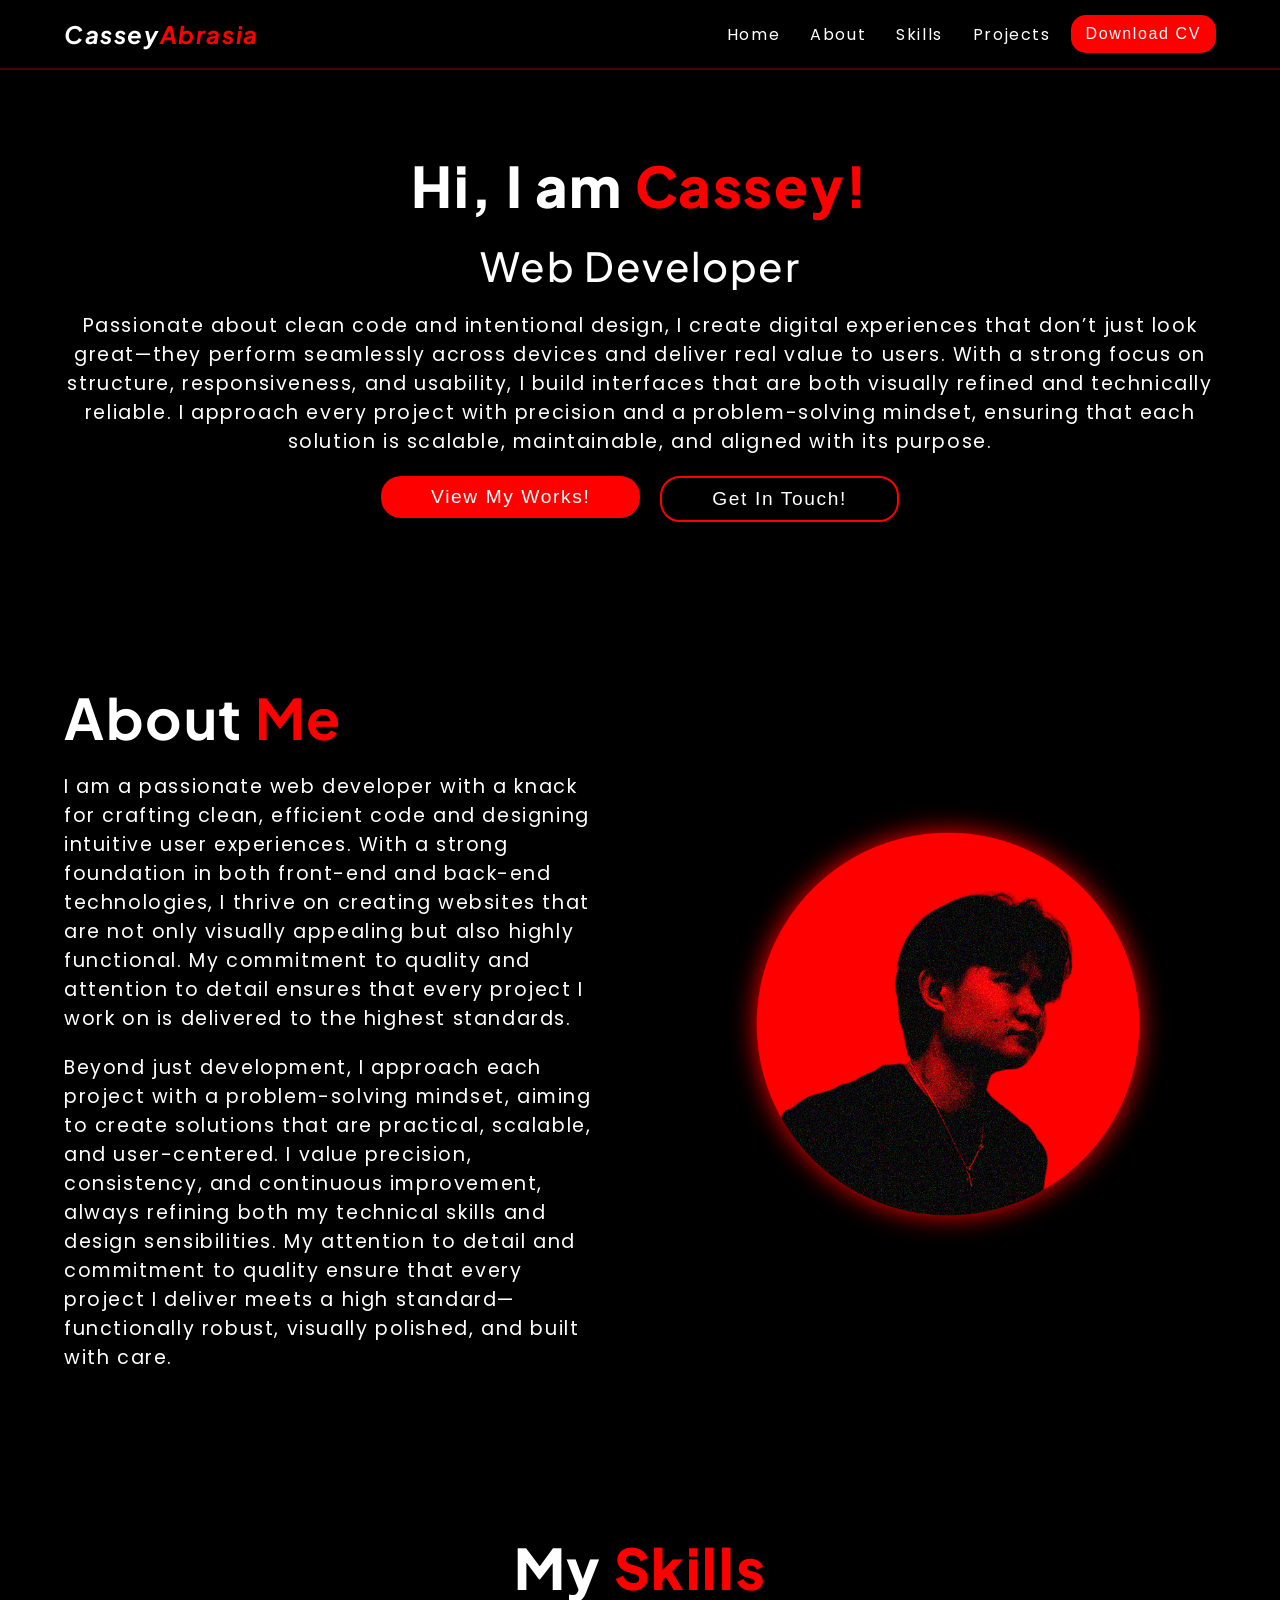
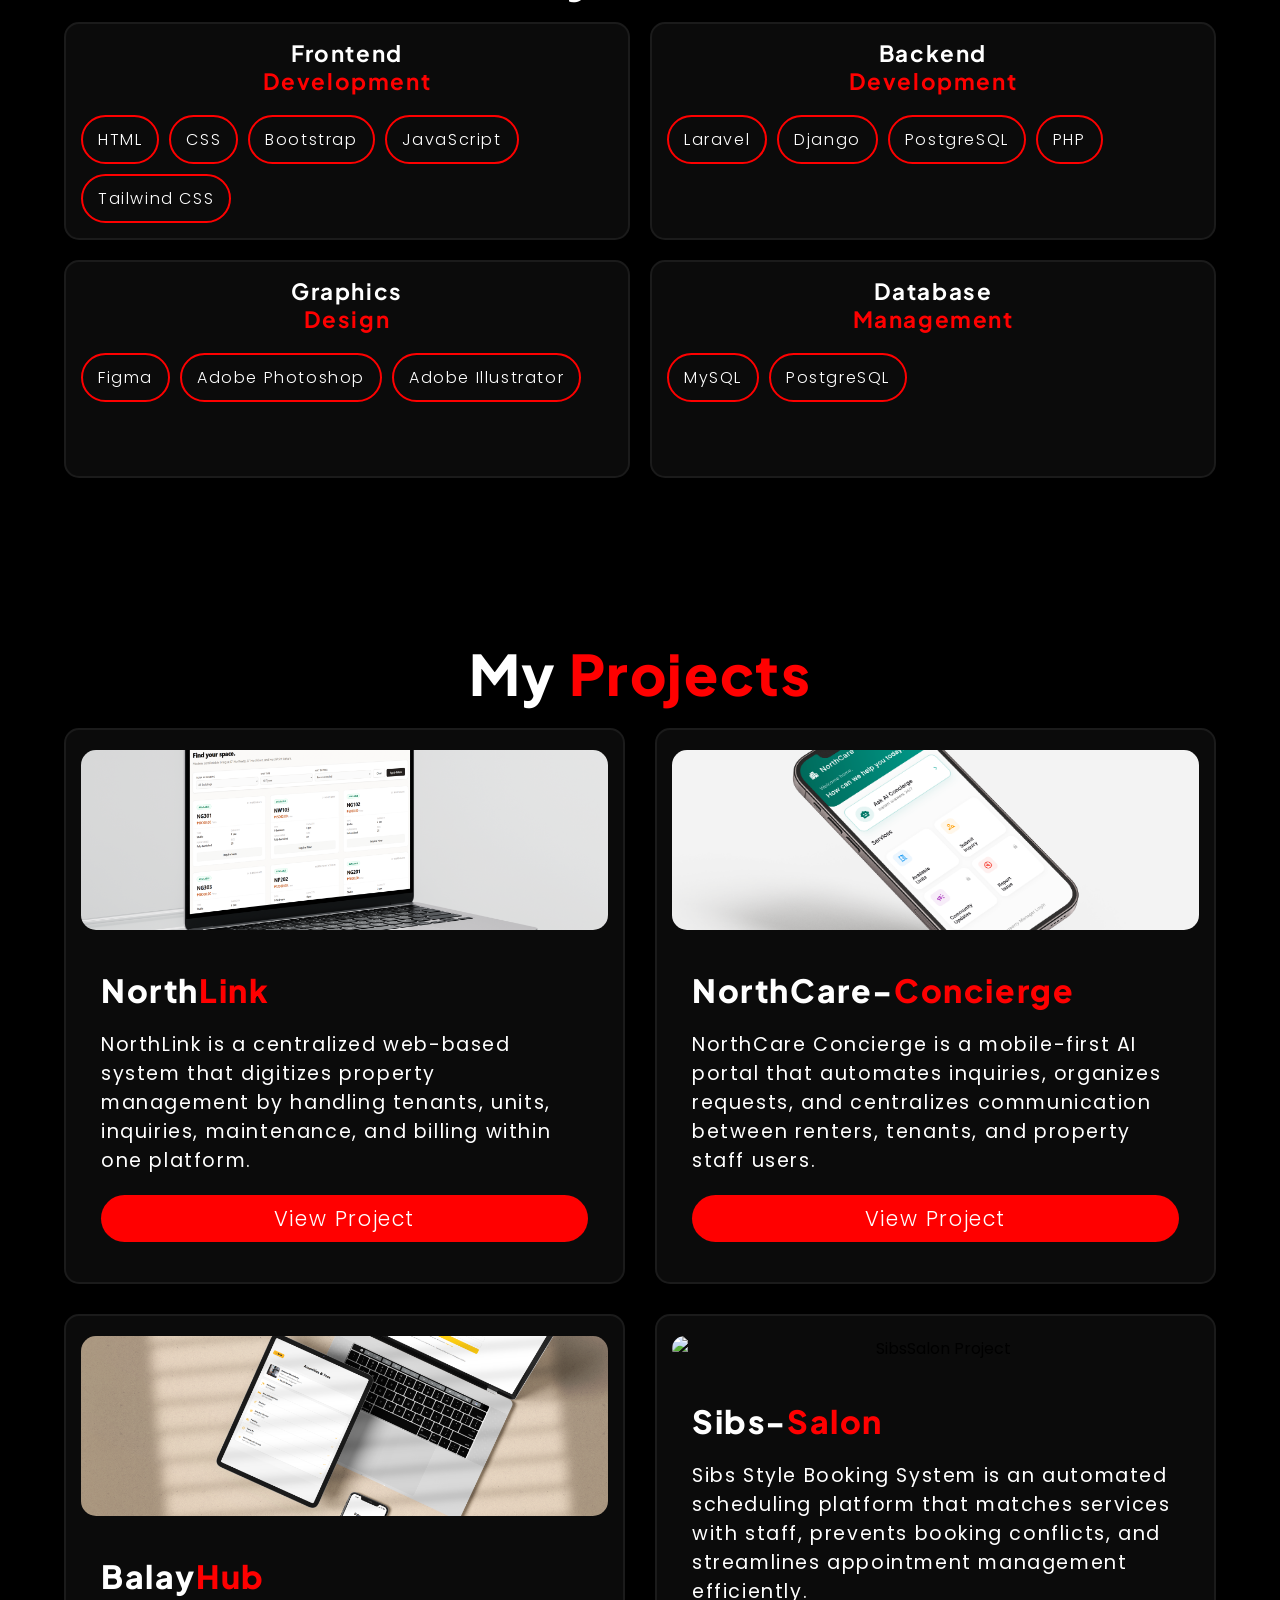
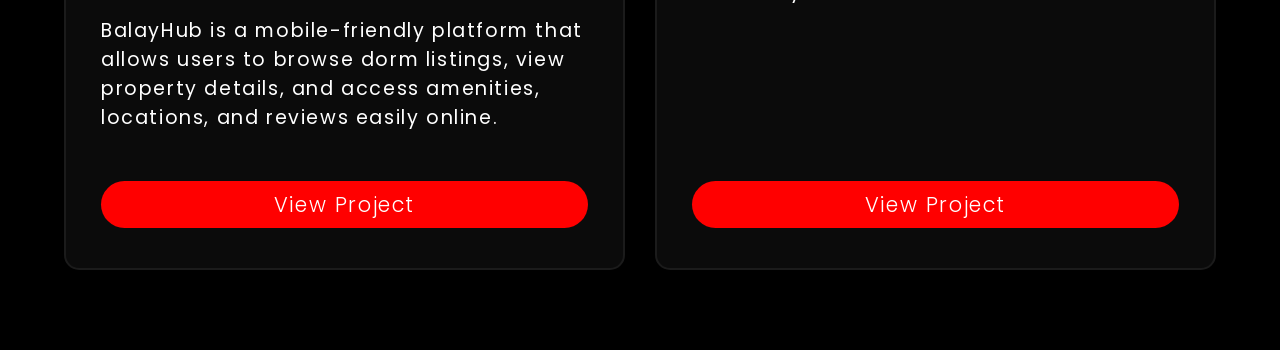
==== index.html @ fefd19a6 "Responsive Update" ====
<!DOCTYPE html>
<html>
<head>
  <meta http-equiv="CONTENT-TYPE" content="text/html; charset=UTF-8">
  <meta name="viewport" content="width=device-width, initial-scale=1.0">
  <link rel="stylesheet" href="styles.css">
  <title>Portfolio!</title>
</head>
<body>
  <header>
    <div class="logo-wrapper">
        <h1>Cassey<span class="logo">Abrasia</span></h1>
    </div>

    <input type="checkbox" id="menu-toggle" class="menu-toggle">
    <label for="menu-toggle" class="hamburger">
        <span></span>
        <span></span>
        <span></span>
    </label>

    <nav>
        <ul class="nav_links">
            <li><a href="#Home">Home</a></li>
            <li><a href="#About">About</a></li>
            <li><a href="#Skills">Skills</a></li>
            <li><a href="#Projects">Projects</a></li>
        </ul>
        <div class="button-wrapper">
            <button type="button">Download CV</button>
        </div>
    </nav>

  </header>
  <main>

    
    <section id="Home">
      <h1>Hi, I am <span>Cassey!</span></h1>
      <h2>Web Developer</h2>
      <p>
        Passionate about clean code and intentional design, I create digital experiences that don’t just look great—they perform seamlessly 
        across devices and deliver real value to users. With a strong focus on structure, responsiveness, and usability, I build interfaces 
        that are both visually refined and technically reliable. I approach every project with precision and a problem-solving mindset, ensuring 
        that each solution is scalable, maintainable, and aligned with its purpose.
      </p>
      <div class="btn_container">
        <a href="#Projects">
            <button type="button" class="button1">View My Works!</button>
        </a>
        <button type="button" class="button2">Get In Touch!</button>
      </div>
    </section>

    
    <section id="About">
      <div class="about-wrapper">
        <div class="aboutLeft-wrapper">
          <h1>About <span>Me</span></h1>
          <p>
            I am a passionate web developer with a knack for crafting clean, efficient code and designing intuitive user experiences. 
            With a strong foundation in both front-end and back-end technologies, I thrive on creating websites that are not only visually appealing but also highly functional. 
            My commitment to quality and attention to detail ensures that every project I work on is delivered to the highest standards.
          </p>
          <p>
            Beyond just development, I approach each project with a problem-solving mindset, aiming to create solutions that are practical, scalable, and user-centered. I value precision, 
            consistency, and continuous improvement, always refining both my technical skills and design sensibilities. My attention to detail and commitment to quality ensure that every 
            project I deliver meets a high standard—functionally robust, visually polished, and built with care.
          </p>
        </div>

        <div class="aboutRight-wrapper">
          <img src="images/Me.png" alt="Profile Picture">
        </div>
      </div>
    </section>

    <section id="Skills">
      <div class="skills-container">
        <h1>My <span>Skills</span></h1>

        <div class="display-skills">
          <div class="skills-column">
            <h2>Frontend <br><span>Development</span></h2>
           
            <div class="skills-tag">
              <div class="skill-box">HTML</div>
              <div class="skill-box">CSS</div>
              <div class="skill-box">Bootstrap</div>
              <div class="skill-box">JavaScript</div>
              <div class="skill-box">Tailwind CSS</div>
            </div>

          </div>

          <div class="skills-column">
            <h2>Backend <br><span>Development</span></h2>

            <div class="skills-tag">
              <div class="skill-box">Laravel</div>
              <div class="skill-box">Django</div>
              <div class="skill-box">PostgreSQL</div>
              <div class="skill-box">PHP</div>
            </div>

          </div>
          
          <div class="skills-column">
            <h2>Graphics <br><span>Design</span></h2>
            
            <div class="skills-tag">
              <div class="skill-box">Figma</div>
              <div class="skill-box">Adobe Photoshop</div>
              <div class="skill-box">Adobe Illustrator</div>
            </div>

          </div>

          <div class="skills-column">
            <h2>Database <br><span>Management</span></h2>
            
            <div class="skills-tag">
              <div class="skill-box">MySQL</div>
              <div class="skill-box">PostgreSQL</div>
            </div>

          </div>

        </div>
      </div>
    </section>

    <section id="Projects">
      <div class="project-container">
        <h1>My <span>Projects</span></h1>

        <div class="display-project">

          <div class="project-column">
            
            <div class="project-img">
                <img src="images/NorthLink.png" alt="NorthLink Project">
            </div>

            <div class="project-desc">
              <h2>North<span>Link</span></h2>
              <p>
                NorthLink is a centralized web-based system that digitizes property management by handling tenants, 
                units, inquiries, maintenance, and billing within one platform.
              </p>
              <a href="https://github.com/phlppdsqtd/NorthLink" target="_blank" class="link-button">
                View Project
              </a>
            </div>

          </div>

          <div class="project-column">

            <div class="project-img">
                <img src="images/NorthCare.png" alt="NorthCare Project">
            </div>

            <div class="project-desc">
              <h2>NorthCare-<span>Concierge</span></h2>
              <p>
                NorthCare Concierge is a mobile-first AI portal that automates inquiries, organizes requests, 
                and centralizes communication between renters, tenants, and property staff users.
              </p>
              <a href="https://github.com/phlppdsqtd/NorthCare-Concierge" target="_blank" class="link-button">
                View Project
              </a>
            </div>

          </div>

          <div class="project-column">
            <div class="project-img">
              <img src="images/BalayHub.png" alt="BalayHub Project">
            </div>

            <div class="project-desc">
              <h2>Balay<span>Hub</span></h2>
              <p>
                BalayHub is a mobile-friendly platform that allows users to browse dorm listings, view property 
                details, and access amenities, locations, and reviews easily online.
              </p>
              <a href="https://github.com/riccinicole/BalayHub/tree/main/BalayHub" target="_blank" class="link-button">
                View Project
              </a>
            </div>

          </div>

          <div class="project-column">
            <div class="project-img">
              <img src="images/SibsSalon.png" alt="SibsSalon Project">
            </div>

            <div class="project-desc">
              <h2>Sibs-<span>Salon</span></h2>
              <p>
                Sibs Style Booking System is an automated scheduling platform that matches services with staff, prevents booking conflicts, 
                and streamlines appointment management efficiently.
              </p>
              <a href="https://github.com/BlinkyPanoptes/Sibs-Style-Beauty-Lounge" target="_blank" class="link-button">
                View Project
              </a>
            </div>

          </div>

        </div>

      </div>
    </section>

  </main>
</body>
</html>
---- styles.css ----
@import url('https://fonts.googleapis.com/css2?family=Plus+Jakarta+Sans:ital,wght@0,700;0,800;1,700;1,800&family=Poppins:wght@400;500;700&display=swap');

/* Reset */
* {
    margin: 0;
    padding: 0;
    box-sizing: border-box;
}

html {
    scroll-behavior: smooth;
}

/* Global */

.nav_links a,
.project-img img,
.button-wrapper button,
.btn_container button,
.link-button {
    transition: all 0.3s ease;;
}

body {
    font-family: 'Poppins', sans-serif;
    background-color: black;
}

h1, h2 {
    font-family: 'Plus Jakarta Sans', sans-serif;
}

h1, h2, p {
    color: white;
    letter-spacing: 1.6px;
}

span {
    color: red;
}

section {
    padding: 80px 5%;
}

/* Shared Flex Column Layout */
#About,
#Skills,
#Projects,
.about-wrapper,
.aboutLeft-wrapper,
.skills-container,
.display-skills,
.skills-column,
.project-container,
.display-project,
.project-column,
.project-desc {
    display: flex;
    flex-direction: column;
}

/* Shared Letter Spacing */
h1, h2,
.project-desc p,
.project-desc a,
.skill-box,
.btn_container button {
    letter-spacing: 1.6px;
}

/* Header */
.logo-wrapper h1 {
    font-style: italic;
    font-size: 1.6rem;
}

header {
    display: flex;
    justify-content: space-between;
    align-items: center;
    padding: 1rem 5%;
    height: 70px;
    position: sticky;
    top: 0;
    background-color: black;
    z-index: 1000;
    border-bottom: 2px solid rgba(255, 0, 0, 0.3);
}

/* Hamburger */
.menu-toggle,
nav {
    display: none;
}

.hamburger {
    display: flex;
    flex-direction: column;
    gap: 5px;
    cursor: pointer;
}

.hamburger span {
    width: 25px;
    height: 3px;
    background: white;
    transition: 0.3s;
}

.menu-toggle:checked + .hamburger span:nth-child(1) {
    transform: translateY(8px) rotate(45deg);
}

.menu-toggle:checked + .hamburger span:nth-child(2) {
    opacity: 0;
}

.menu-toggle:checked + .hamburger span:nth-child(3) {
    transform: translateY(-8px) rotate(-45deg);
}

.menu-toggle:checked ~ nav {
    display: flex;
    flex-direction: column;
    position: absolute;
    top: 70px;
    left: 0;
    width: 100%;
    z-index: 999;
}

/* Nav */
nav {
    background-color: rgba(0, 0, 0, 0.5);
    padding-bottom: 20px;
    border-bottom: 1px solid red;
    box-shadow: 0 1px 10px red;
}

.nav_links {
    list-style: none;
}

.nav_links li {
    margin: 20px 0;
    text-align: center;
}

.nav_links a {
    color: white;
    text-decoration: none;
    font-size: 1.2rem;
    letter-spacing: 1.6px;
}

/* Buttons */
.button-wrapper {
    display: flex;
    justify-content: center;
}

.button-wrapper button {
    letter-spacing: 1.6px;
}

.button-wrapper button {
    font-size: 1.2rem;
    padding: 10px 15px;
    border-radius: 15px;
    border: none;
    color: white;
    background-color: red;
    cursor: pointer;
}

/* Home */
#Home {
    display: flex;
    flex-direction: column;
    align-items: center;
    text-align: center;
    gap: 20px;
}

#Home h1 {
    font-size: 2.5rem;
    font-weight: 800;
}

#Home h2 {
    font-size: 2rem;
    font-weight: 500;
}

.btn_container {
    display: flex;
    flex-direction: column;
    gap: 20px;
}

.btn_container button {
    font-size: 1.2rem;
    font-weight: 300;
    color: white;
    padding: 10px 50px;
    border-radius: 20px;
    cursor: pointer;
}

.button1 {
    background-color: red;
    border: none;
}

.button2 {
    background-color: black;
    border: 2px solid red;
}

/* About */
.about-wrapper {
    text-align: center;
    gap: 40px;
}

.aboutLeft-wrapper {
    gap: 20px;
}

.aboutRight-wrapper img {
    width: 100%;
    max-width: 100%;
    height: auto;
    display: block;
    margin: 0 auto;
}

/* Skills */
.skills-container {
    justify-content: center;
    align-items: center;
    gap: 20px;
}

.skills-container h1 {
    font-weight: 800;
}

.display-skills {
    gap: 20px;
}

.skills-column {
    text-align: center;
    gap: 20px;
    padding: 15px;
    border: 2.5px solid rgb(27, 27, 27);
    border-radius: 15px;
    background-color: rgb(11, 11, 11);
}

/* FIXED selector */
.skills-column h2 {
    color: white;
}

.skills-tag {
    display: flex;
    flex-wrap: wrap;
    gap: 10px;
}

.skill-box {
    color: white;
    font-weight: 300;
    text-align: left;
    padding: 10px 15px;
    border: 2px solid red;
    border-radius: 30px;
}

/* Projects */
.project-container {
    gap: 20px;
}

.project-container h1 {
    font-weight: 800;
    text-align: center;
}

.display-project {
    gap: 20px;
}

.project-column {
    text-align: center;
    gap: 20px;
    padding: 20px 15px;
    border: 2.5px solid rgb(27, 27, 27);
    border-radius: 15px;
    background-color: rgb(11, 11, 11);
}

.project-img {
    display: flex;
    justify-content: center;
    align-items: center;
    overflow: hidden;
    border-radius: 15px;
    max-height: 180px;
}

.project-img img {
    width: 100%;
    height: auto;
}

.project-desc {
    gap: 20px;
}

.project-desc h2 {
    font-size: 2rem;
    font-weight: 800;
    text-align: left;
}

.project-desc p {
    font-size: 1.2rem;
    text-align: left;
}

.link-button {
    display: block;
    width: 100%;
    background-color: red;
    border: none;
    padding: 8px 0;
    border-radius: 25px;
}

.project-desc a {
    font-weight: 300;
    color: white;
    font-size: 1.3rem;
    text-decoration: none;
}

/* Responsive Layout */
@media (min-width: 768px) {

    /* Header */

    .logo-wrapper h1 {
        font-size: 1.5rem;
    }

    .hamburger {
        display: none;
    }

    nav {
        display: flex;
        position: static;
        flex-direction: row;
        align-items: center;
        background: none;
        box-shadow: none;
        border: none;
        padding: 0;
    }

    .nav_links {
        display: flex;
        gap: 30px;
    }

    .nav_links li {
        margin: 0;
    }

    .nav_links li a {
        font-size: 1rem;
    }

    .button-wrapper {
        margin-left: 20px;
    }

    .button-wrapper button {
        font-size: 1rem;
    }

    /* Home Styling */

    #Home h1,
    #About h1,
    #Skills h1,
    #Projects h1 {
        font-size: 3.5rem;
    }

    #Home h2 {
        font-size: 2.5rem;
    }

    #Home p,
    #About p {
        font-size: 1.2rem;
    }

    .btn_container {
        display: flex;
        flex-direction: row;
    }

    .btn_container button {
        font-size: 1.2rem;
    }

    /* Skills Styling */
    .display-skills {
        display: grid;
        grid-template-columns: repeat(2, 1fr);
        grid-template-rows: repeat(2, 1fr);
        gap: 20px;
        height: 500px;
    }

    .skills-column h2 {
        font-size: 1.4rem;
    }

    .skill-box {
        font-size: 1rem;
    }

    /* Projects Styling */
    .display-project {
        display: grid;
        grid-template-columns: repeat(2, 1fr);
        grid-template-rows: repeat(2, 1fr);
        gap: 20px;
        height: 500px;
    }

    .project-column {
        display: flex;
        flex-direction: column;
    }

    .project-desc {
        display: flex;
        flex-direction: column;
        padding: 20px;
        flex-grow: 1; 
    }

    .link-button {
        display: flex;
        justify-content: center;
        align-items: center;
        margin-top: auto;
    }
}

@media (min-width: 1024px) {

    .aboutRight-wrapper img {
        max-width: 450px; 
    }

    #Home, #About, #Skills, #Projects {
        max-width: 1400px;
        margin: 0 auto; 
    }

    .about-wrapper {
        flex-direction: row;
        text-align: left;
        align-items: center;
        gap: 80px;
    }

    .aboutLeft-wrapper {
        flex: 1;
    }

    .aboutRight-wrapper {
        flex: 1;
    }

    .display-project {
        grid-template-columns: repeat(2, 1fr);
        height: auto;
        gap: 30px;
    }

    .display-skills {
        grid-template-columns: repeat(2, 1fr);
        grid-template-rows: repeat(2, 1fr);
        height: auto;
    }

}

@media (min-width: 1440px) {

    .logo-wrapper h1 {
        font-size: 1.8rem;
    }

    #Home h1 {
        font-size: 4.5rem;
    }

    #Home p {
        font-size: 1.4rem;
    }

    .nav_links a {
        font-size: 1.2rem;
        padding-right: 15px;
    }

    .btn_container {
        gap: 60px;
    }

    .btn_container button {
        font-size: 1.4rem;
        padding: 10px 40px;
    }
    
    .display-skills {
        display: flex;              
        flex-direction: row;        
        justify-content: center;
        gap: 30px;
        height: 350px;              
    }

    .skills-column {
        flex: 1;                    
        height: 100%;               
        display: flex;
        flex-direction: column;
        padding: 25px 20px;
    }

    .skills-column h2 {
        font-size: 1.4rem;
        padding-bottom: 20px;
        text-align: center;         
    }

    .skills-tag {
        display: flex;
        flex-wrap: wrap;
        gap: 10px;
    }

    .skill-box {
        font-size: 0.9rem;
        padding: 8px 12px;
    }
    .display-project {
        display: flex;             
        flex-direction: row;       
        justify-content: center;   
        gap: 30px;
        height: 580px; 
    }

    .project-column {
        flex: 1;
        max-width: 400px;
        height: 100%; 
        display: flex;
        flex-direction: column;
    }

    .project-img {
        height: 200px; 
        width: 100%;
        overflow: hidden;
        border-radius: 15px;
        flex-shrink: 0; 
    }

    .project-img img {
        width: 100%;
        height: 100%;
        object-fit: cover;
    }

    .project-desc {
        flex-grow: 1;
        display: flex;
        flex-direction: column;
        padding: 20px 0;
    }

    .project-desc h2 {
        font-size: 1.5rem;
    }

    .project-desc p {
        font-size: 0.9rem;
    }

    .project-desc a {
        font-size: 1.1rem;
    }

    .link-button {
        margin-top: auto;
    }

    /* Hover effects */

    .nav_links a {
        display: inline-block;
        transition: transform 0.3s ease;
    }

    .nav_links a:hover {
        color: red;
        transform: scale(1.1);
    }

    .button-wrapper button:hover,
    .btn_container button:hover,
    .link-button:hover {
        transform: scale(1.1);
    }

    .project-img img:hover {
        transform: scale(1.08);
    }
}
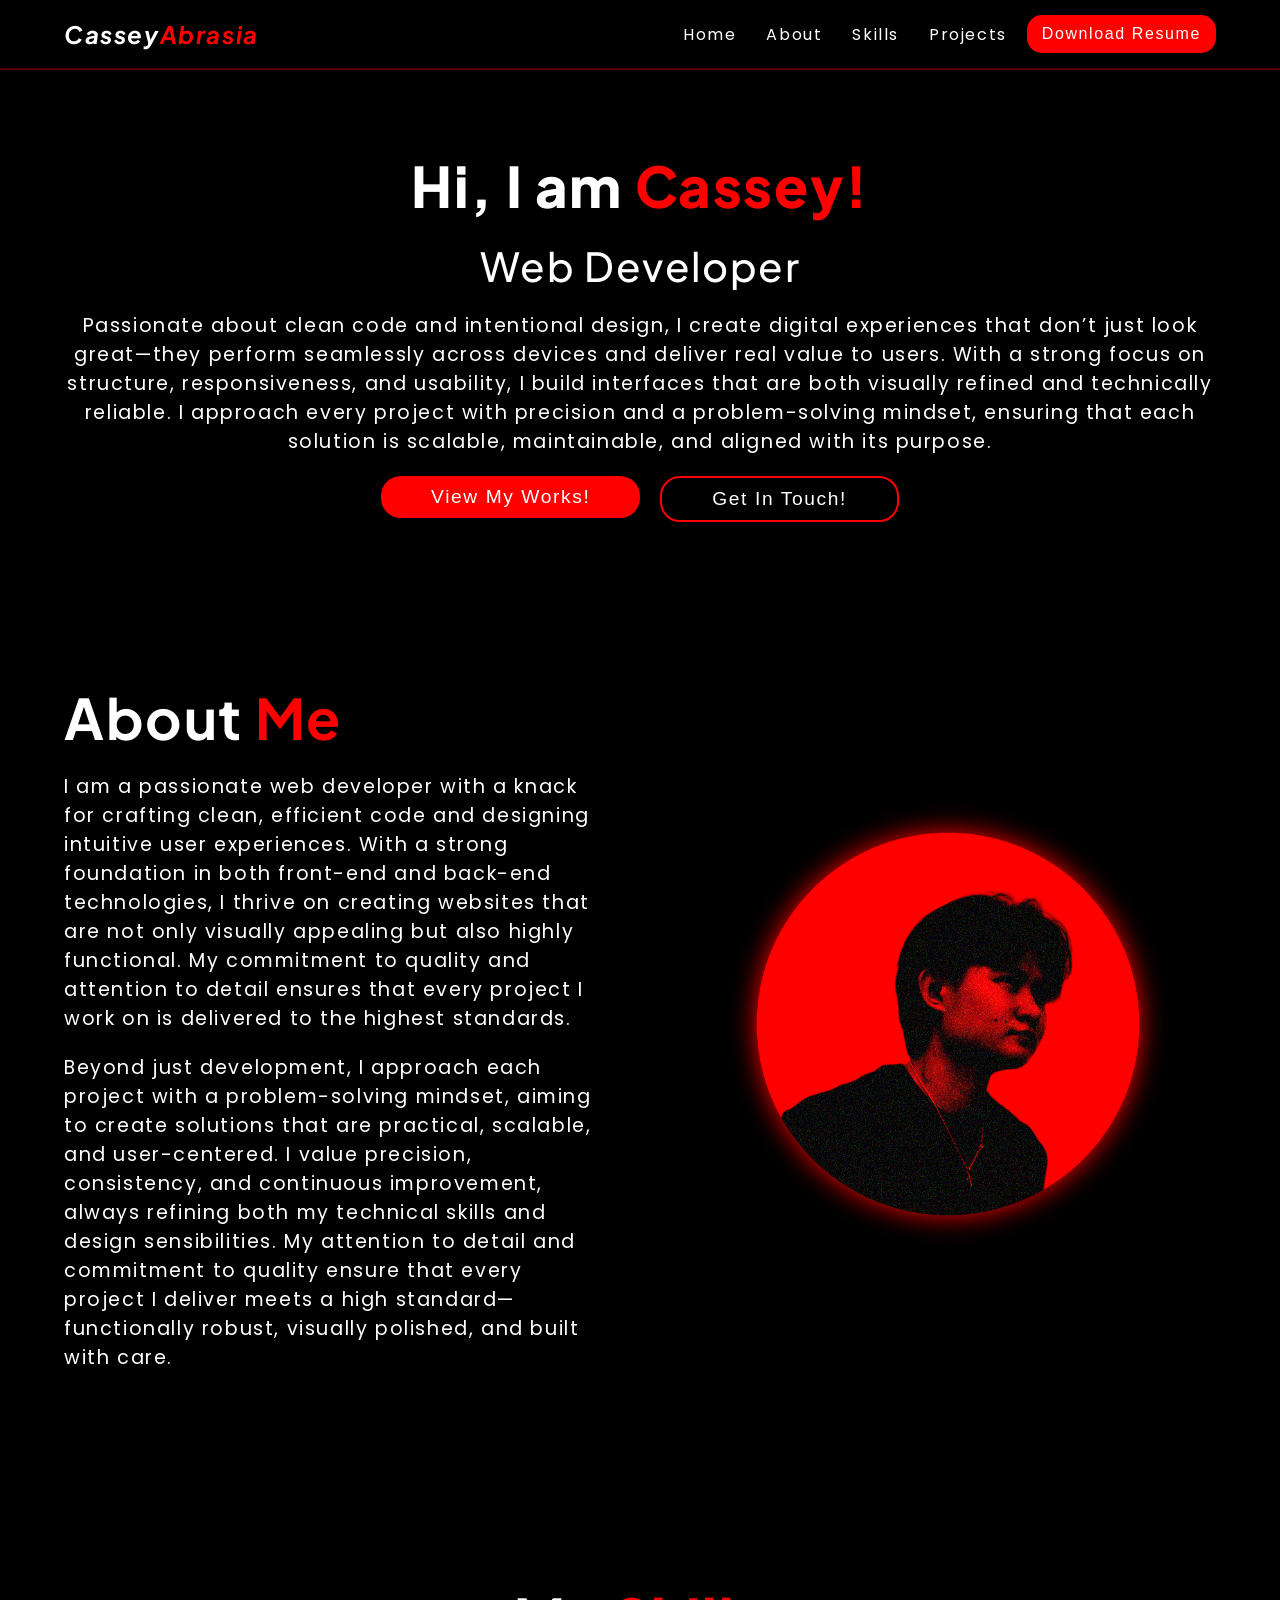
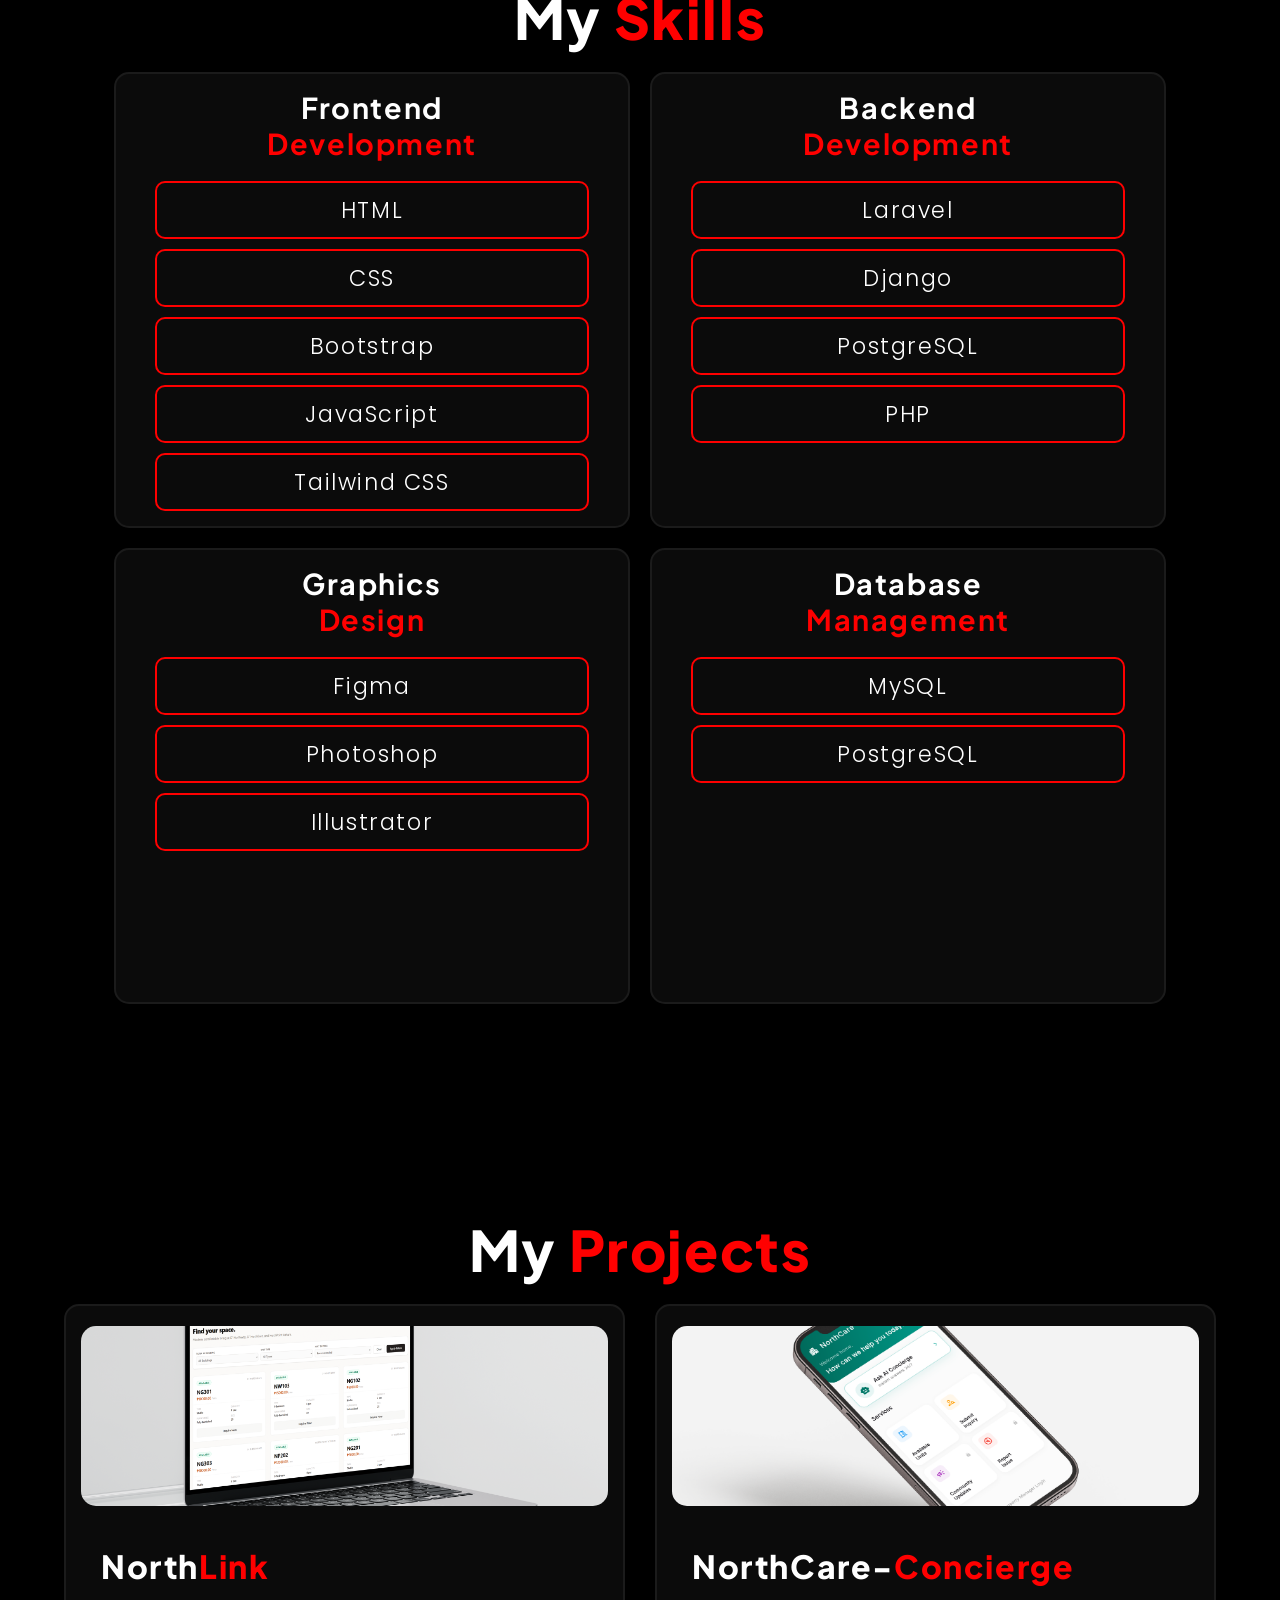
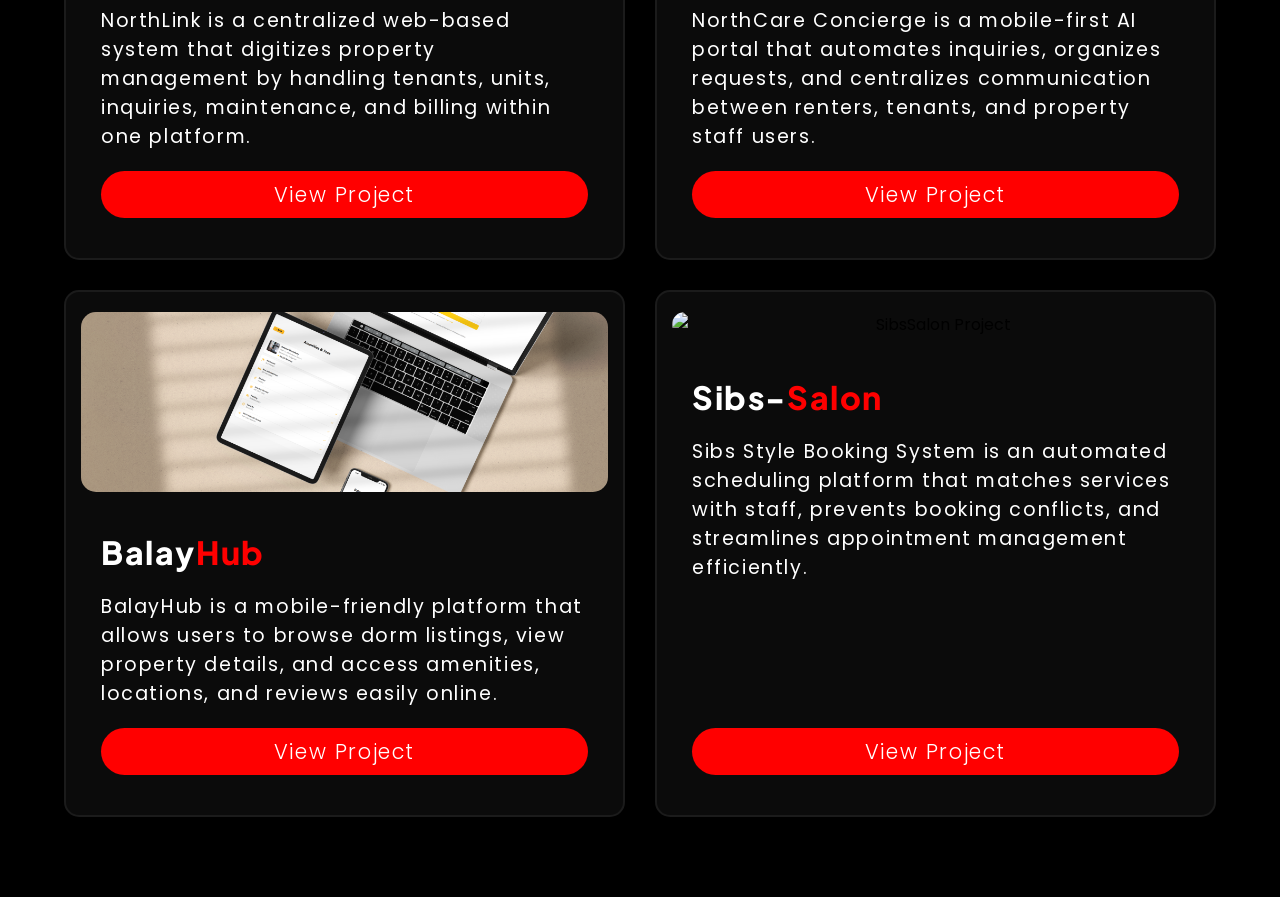
==== commit 810b06fd: "Revised CSS and Open Modal Implementation" ====
--- a/index.html
+++ b/index.html
@@ -4,6 +4,7 @@
   <meta http-equiv="CONTENT-TYPE" content="text/html; charset=UTF-8">
   <meta name="viewport" content="width=device-width, initial-scale=1.0">
   <link rel="stylesheet" href="styles.css">
+  <link rel="stylesheet" href="script.js">
   <title>Portfolio!</title>
 </head>
 <body>
@@ -27,7 +28,7 @@
             <li><a href="#Projects">Projects</a></li>
         </ul>
         <div class="button-wrapper">
-            <button type="button">Download CV</button>
+            <button type="button">Download Resume</button>
         </div>
     </nav>
 
@@ -50,6 +51,38 @@
         </a>
         <button type="button" class="button2">Get In Touch!</button>
       </div>
+
+      <div class="modal" id="modal">
+          <div class="modal-inner">
+              <span class="close-btn">&times;</span>
+              <h2>Get in <span>Touch</span></h2>
+              <p>I am looking forward to hearing from you!</p>
+
+              <form id="contactForm">
+                  <div class="form-group">
+                      <input type="text" id="name" name="name" placeholder=" " required>
+                      <label for="name">Name</label>
+                  </div>
+
+                  <div class="form-group">
+                      <input type="email" id="email" name="email" placeholder=" " required>
+                      <label for="email">Email</label>
+                  </div>
+
+                  <div class="form-group">
+                      <input type="tel" id="phone" name="phone" placeholder=" " pattern="[0-9]{11}" maxlength="11" minlength="11" required>
+                      <label for="phone">Phone Number</label>
+                  </div>
+
+                  <div class="form-group">
+                      <textarea id="message" name="message" rows="5" placeholder=" " required></textarea>
+                      <label for="message">Message</label>
+                  </div>
+
+                  <input type="submit" value="Send" class="submit-btn">
+              </form>
+          </div>
+      </div>
     </section>
 
     
@@ -110,8 +143,8 @@
             
             <div class="skills-tag">
               <div class="skill-box">Figma</div>
-              <div class="skill-box">Adobe Photoshop</div>
-              <div class="skill-box">Adobe Illustrator</div>
+              <div class="skill-box">Photoshop</div>
+              <div class="skill-box">Illustrator</div>
             </div>
 
           </div>
@@ -216,5 +249,8 @@
     </section>
 
   </main>
+
+  <script src="script.js"></script>
+
 </body>
 </html>
--- a/styles.css
+++ b/styles.css
@@ -11,14 +11,13 @@
     scroll-behavior: smooth;
 }
 
-/* Global */
-
+/* Global Transitions */
 .nav_links a,
 .project-img img,
 .button-wrapper button,
 .btn_container button,
 .link-button {
-    transition: all 0.3s ease;;
+    transition: all 0.3s ease;
 }
 
 body {
@@ -60,20 +59,7 @@
     flex-direction: column;
 }
 
-/* Shared Letter Spacing */
-h1, h2,
-.project-desc p,
-.project-desc a,
-.skill-box,
-.btn_container button {
-    letter-spacing: 1.6px;
-}
-
 /* Header */
-.logo-wrapper h1 {
-    font-style: italic;
-    font-size: 1.6rem;
-}
 
 header {
     display: flex;
@@ -88,9 +74,15 @@
     border-bottom: 2px solid rgba(255, 0, 0, 0.3);
 }
 
+.logo-wrapper h1 {
+    font-style: italic;
+    font-size: 1.6rem;
+}
+
 /* Hamburger */
-.menu-toggle,
-nav {
+
+/* Removed from tab order */
+.menu-toggle {
     display: none;
 }
 
@@ -106,6 +98,7 @@
     height: 3px;
     background: white;
     transition: 0.3s;
+    color: white; 
 }
 
 .menu-toggle:checked + .hamburger span:nth-child(1) {
@@ -131,8 +124,10 @@
 }
 
 /* Nav */
+
 nav {
-    background-color: rgba(0, 0, 0, 0.5);
+    display: none;
+    background-color: rgba(0, 0, 0, 0.95);
     padding-bottom: 20px;
     border-bottom: 1px solid red;
     box-shadow: 0 1px 10px red;
@@ -155,13 +150,10 @@
 }
 
 /* Buttons */
+
 .button-wrapper {
     display: flex;
     justify-content: center;
-}
-
-.button-wrapper button {
-    letter-spacing: 1.6px;
 }
 
 .button-wrapper button {
@@ -172,9 +164,127 @@
     color: white;
     background-color: red;
     cursor: pointer;
+    letter-spacing: 1.6px;
+}
+
+/* Modal Overlay */
+.modal {
+    display: none; 
+    position: fixed;
+    top: 0;
+    left: 0;
+    width: 100%;
+    height: 100%;
+    background-color: rgba(0, 0, 0, 0.9);
+    backdrop-filter: blur(8px);
+    z-index: 9999;
+    justify-content: center;
+    align-items: center;
+}
+
+.modal-inner {
+    position: relative;
+    background-color: #0b0b0b; 
+    padding: 20px 40px;
+    border-radius: 20px;
+    border: 2px solid #1b1b1b;
+    width: 90%;
+    max-width: 500px;
+    box-shadow: 0 0 30px rgba(255, 0, 0, 0.1);
+    gap: 10px;
+}
+
+.modal-inner p {
+    padding: 20px 0;
+}
+
+.close-btn {
+    position: absolute;
+    top: 20px;
+    right: 25px;
+    font-size: 2.5rem;
+    color: white;
+    cursor: pointer;
+    line-height: 1;
+    transition: 0.3s;
+}
+
+.close-btn:hover {
+    color: red;
+}
+
+
+.form-group {
+    position: relative;
+    margin-bottom: 25px;
+    width: 100%;
+}
+
+.form-group input, 
+.form-group textarea {
+    width: 100%;
+    padding: 15px;
+    background: transparent;
+    border: 1.5px solid #282828;
+    border-radius: 8px;
+    color: white;
+    font-family: inherit;
+    font-size: 1rem;
+    outline: none;
+    transition: all 0.3s ease;
+}
+
+.form-group label {
+    position: absolute;
+    left: 12px;
+    top: 15px;
+    color: #666;
+    pointer-events: none; 
+    transition: all 0.3s ease;
+    background-color: #0b0b0b; 
+    padding: 0 8px;
+}
+
+
+.form-group input:focus ~ label,
+.form-group input:not(:placeholder-shown) ~ label,
+.form-group textarea:focus ~ label,
+.form-group textarea:not(:placeholder-shown) ~ label {
+    top: -10px;
+    left: 12px;
+    font-size: 0.85rem;
+    color: red;
+    font-weight: 700;
+}
+
+.form-group input:focus, 
+.form-group textarea:focus {
+    border-color: red;
+}
+
+/* Submit Button */
+.submit-btn {
+    width: 100%;
+    padding: 15px;
+    background-color: red;
+    color: white;
+    border: none;
+    border-radius: 8px;
+    font-weight: 800;
+    text-transform: uppercase;
+    letter-spacing: 1.5px;
+    cursor: pointer;
+    transition: 0.3s ease;
+}
+
+.submit-btn:hover {
+    background-color: white;
+    color: black;
+    transform: translateY(-2px);
 }
 
 /* Home */
+
 #Home {
     display: flex;
     flex-direction: column;
@@ -206,6 +316,7 @@
     padding: 10px 50px;
     border-radius: 20px;
     cursor: pointer;
+    letter-spacing: 1.6px;
 }
 
 .button1 {
@@ -219,6 +330,7 @@
 }
 
 /* About */
+
 .about-wrapper {
     text-align: center;
     gap: 40px;
@@ -237,7 +349,9 @@
 }
 
 /* Skills */
+
 .skills-container {
+    padding: 50px;
     justify-content: center;
     align-items: center;
     gap: 20px;
@@ -249,38 +363,49 @@
 
 .display-skills {
     gap: 20px;
+    width: 100%;
 }
 
 .skills-column {
     text-align: center;
+    align-items: center;
     gap: 20px;
     padding: 15px;
     border: 2.5px solid rgb(27, 27, 27);
     border-radius: 15px;
     background-color: rgb(11, 11, 11);
-}
-
-/* FIXED selector */
+    width: 100%;
+    box-sizing: border-box;
+}
+
 .skills-column h2 {
     color: white;
 }
 
 .skills-tag {
     display: flex;
-    flex-wrap: wrap;
+    flex-direction: column;
     gap: 10px;
+    width: 100%;
+    align-items: center;
 }
 
 .skill-box {
     color: white;
     font-weight: 300;
-    text-align: left;
-    padding: 10px 15px;
+    text-align: center;
+    padding: 10px;
     border: 2px solid red;
-    border-radius: 30px;
+    border-radius: 10px;
+    width: 90%;
+    max-width: 800px;
+    box-sizing: border-box;
+    display: block;
+    letter-spacing: 1.6px;
 }
 
 /* Projects */
+
 .project-container {
     gap: 20px;
 }
@@ -325,11 +450,13 @@
     font-size: 2rem;
     font-weight: 800;
     text-align: left;
+    letter-spacing: 1.6px;
 }
 
 .project-desc p {
     font-size: 1.2rem;
     text-align: left;
+    letter-spacing: 1.6px;
 }
 
 .link-button {
@@ -339,6 +466,7 @@
     border: none;
     padding: 8px 0;
     border-radius: 25px;
+    letter-spacing: 1.6px;
 }
 
 .project-desc a {
@@ -348,10 +476,9 @@
     text-decoration: none;
 }
 
-/* Responsive Layout */
+/* Responsive: Tablet (768px+) */
+
 @media (min-width: 768px) {
-
-    /* Header */
 
     .logo-wrapper h1 {
         font-size: 1.5rem;
@@ -393,8 +520,6 @@
         font-size: 1rem;
     }
 
-    /* Home Styling */
-
     #Home h1,
     #About h1,
     #Skills h1,
@@ -412,7 +537,6 @@
     }
 
     .btn_container {
-        display: flex;
         flex-direction: row;
     }
 
@@ -420,13 +544,11 @@
         font-size: 1.2rem;
     }
 
-    /* Skills Styling */
     .display-skills {
         display: grid;
         grid-template-columns: repeat(2, 1fr);
         grid-template-rows: repeat(2, 1fr);
         gap: 20px;
-        height: 500px;
     }
 
     .skills-column h2 {
@@ -437,25 +559,15 @@
         font-size: 1rem;
     }
 
-    /* Projects Styling */
     .display-project {
         display: grid;
         grid-template-columns: repeat(2, 1fr);
-        grid-template-rows: repeat(2, 1fr);
         gap: 20px;
-        height: 500px;
-    }
-
-    .project-column {
-        display: flex;
-        flex-direction: column;
     }
 
     .project-desc {
-        display: flex;
-        flex-direction: column;
         padding: 20px;
-        flex-grow: 1; 
+        flex-grow: 1;
     }
 
     .link-button {
@@ -466,15 +578,17 @@
     }
 }
 
+/* Responsive: Desktop (1024px+) */
+
 @media (min-width: 1024px) {
 
     .aboutRight-wrapper img {
-        max-width: 450px; 
+        max-width: 450px;
     }
 
     #Home, #About, #Skills, #Projects {
         max-width: 1400px;
-        margin: 0 auto; 
+        margin: 0 auto;
     }
 
     .about-wrapper {
@@ -504,7 +618,16 @@
         height: auto;
     }
 
-}
+    .skills-column h2 {
+        font-size: 1.8rem;
+    }
+
+    .skill-box {
+        font-size: 1.4rem;
+    }
+}
+
+/* Responsive: Wide (1440px+) */
 
 @media (min-width: 1440px) {
 
@@ -533,73 +656,65 @@
         font-size: 1.4rem;
         padding: 10px 40px;
     }
-    
+
     .display-skills {
-        display: flex;              
-        flex-direction: row;        
+        display: flex;
+        flex-direction: row;
         justify-content: center;
         gap: 30px;
-        height: 350px;              
+        height: 400px;
     }
 
     .skills-column {
-        flex: 1;                    
-        height: 100%;               
-        display: flex;
-        flex-direction: column;
+        flex: 1;
+        height: 100%;
         padding: 25px 20px;
+        min-width: 250px;
     }
 
     .skills-column h2 {
         font-size: 1.4rem;
         padding-bottom: 20px;
-        text-align: center;         
+        text-align: center;
     }
 
     .skills-tag {
-        display: flex;
-        flex-wrap: wrap;
-        gap: 10px;
+        flex-grow: 1;
+        justify-content: flex-start;
     }
 
     .skill-box {
         font-size: 0.9rem;
-        padding: 8px 12px;
-    }
+        padding: 8px 20px;
+    }
+
     .display-project {
-        display: flex;             
-        flex-direction: row;       
-        justify-content: center;   
+        display: flex;
+        flex-direction: row;
+        justify-content: center;
         gap: 30px;
-        height: 580px; 
+        height: 580px;
     }
 
     .project-column {
         flex: 1;
         max-width: 400px;
-        height: 100%; 
-        display: flex;
-        flex-direction: column;
+        height: 100%;
     }
 
     .project-img {
-        height: 200px; 
+        height: 200px;
         width: 100%;
-        overflow: hidden;
-        border-radius: 15px;
-        flex-shrink: 0; 
+        flex-shrink: 0;
     }
 
     .project-img img {
-        width: 100%;
         height: 100%;
         object-fit: cover;
     }
 
     .project-desc {
         flex-grow: 1;
-        display: flex;
-        flex-direction: column;
         padding: 20px 0;
     }
 
@@ -619,7 +734,7 @@
         margin-top: auto;
     }
 
-    /* Hover effects */
+    /* Hover Effects */
 
     .nav_links a {
         display: inline-block;
@@ -632,9 +747,13 @@
     }
 
     .button-wrapper button:hover,
-    .btn_container button:hover,
+    .btn_container button:hover {
+        transform: scale(1.1);
+    }
+
     .link-button:hover {
-        transform: scale(1.1);
+        background-color: black;
+        border: 2px solid red;
     }
 
     .project-img img:hover {
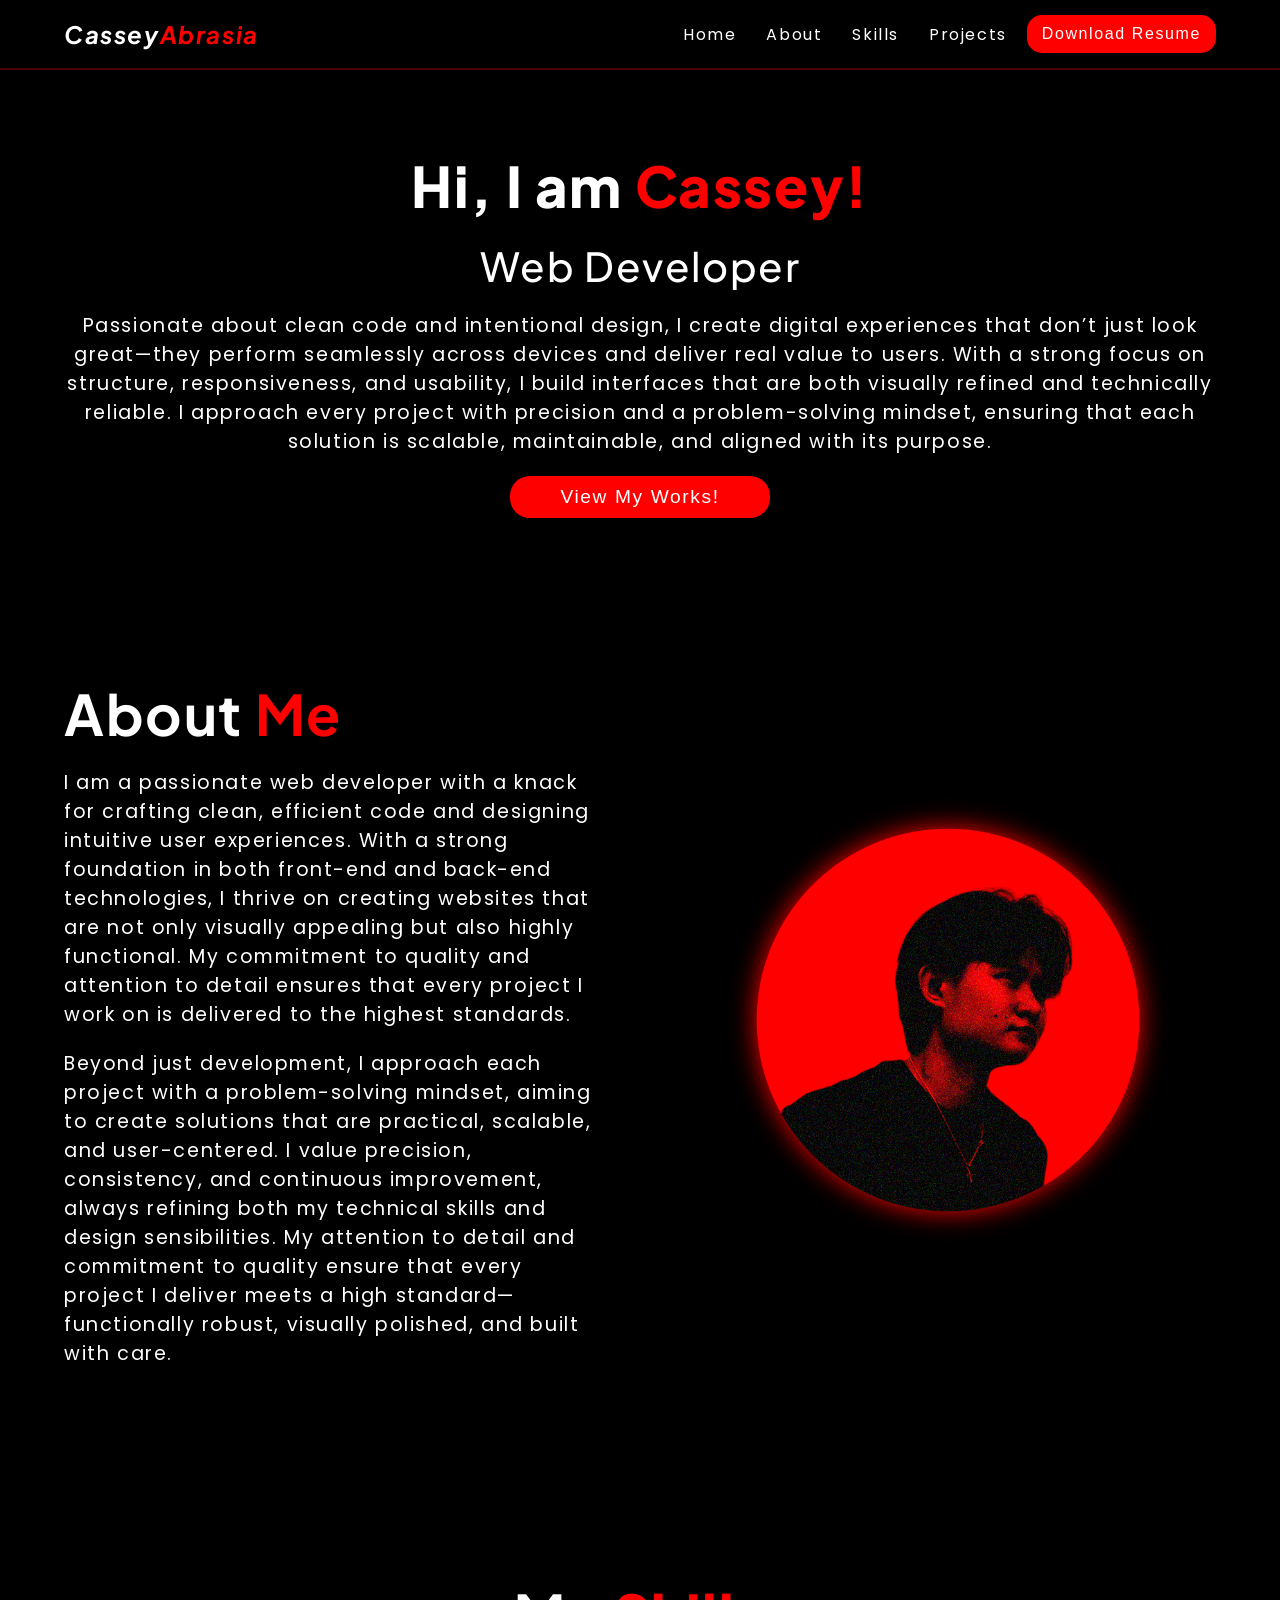
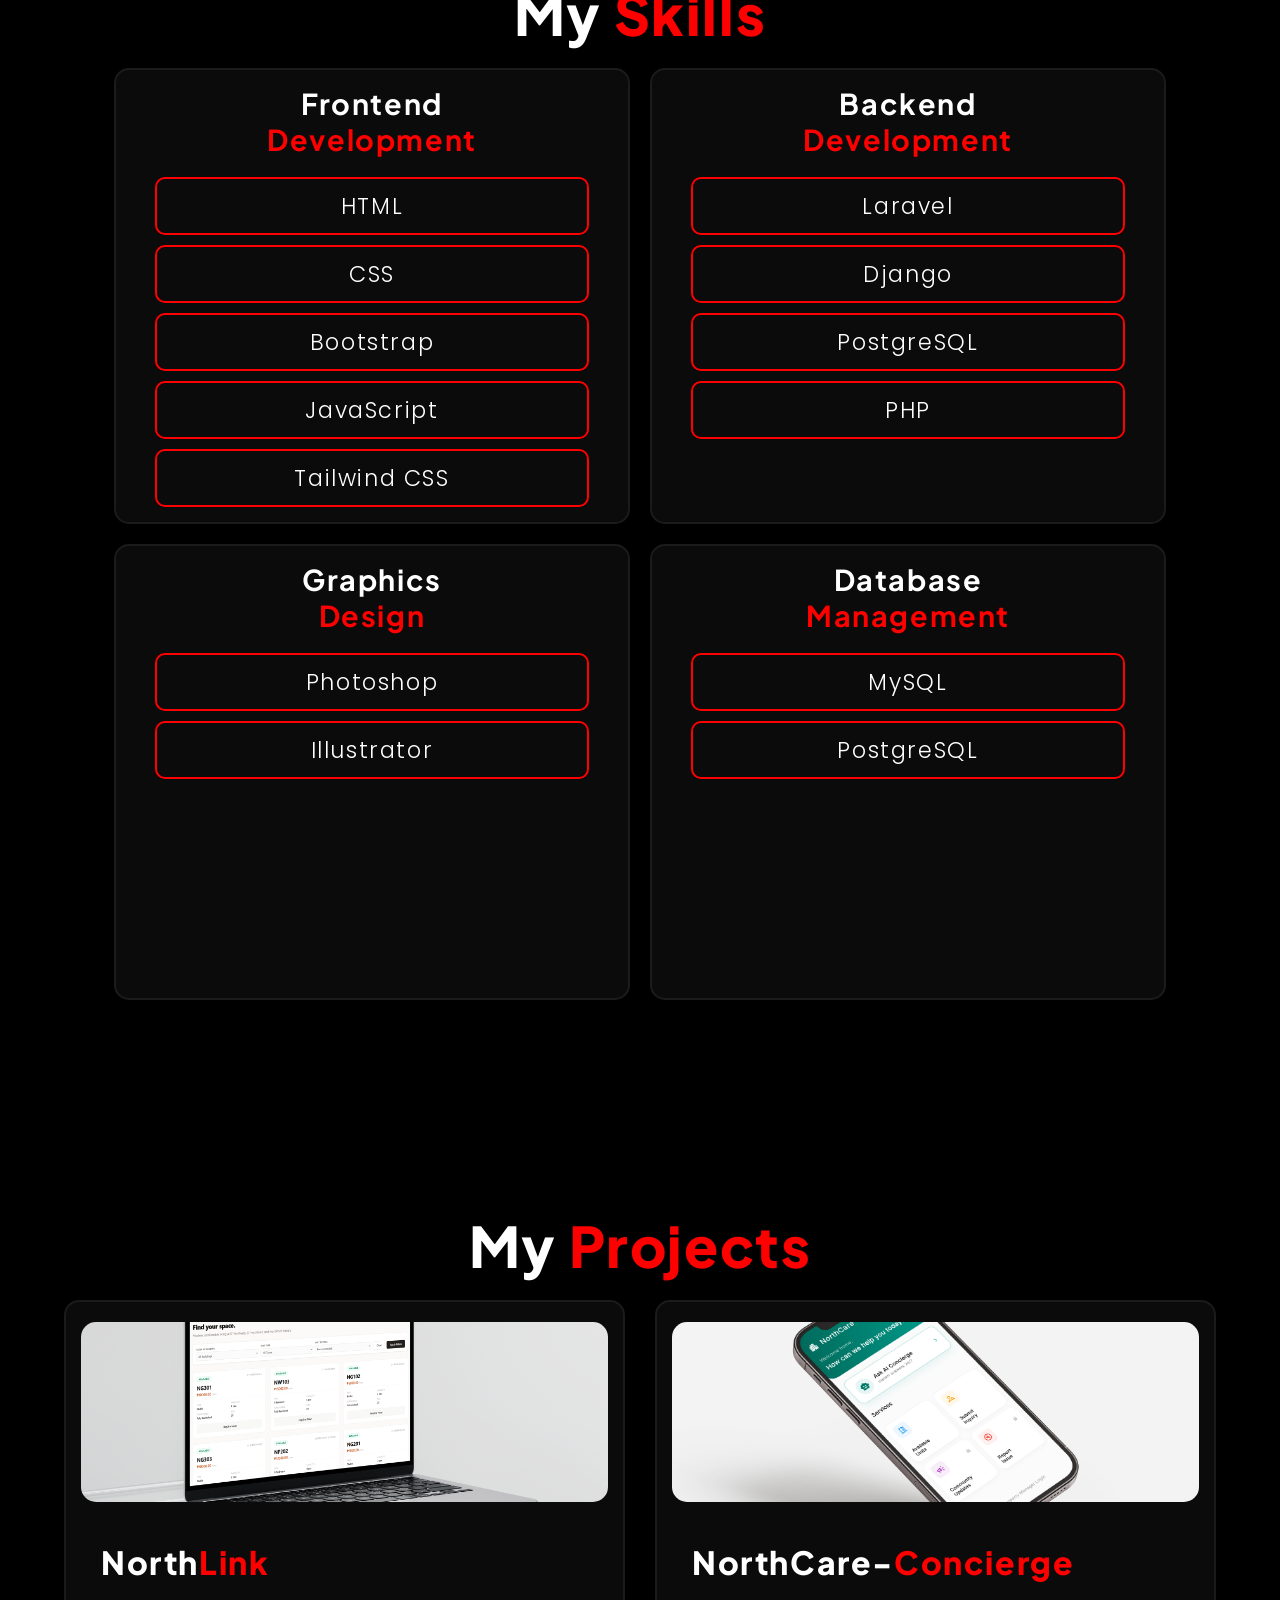
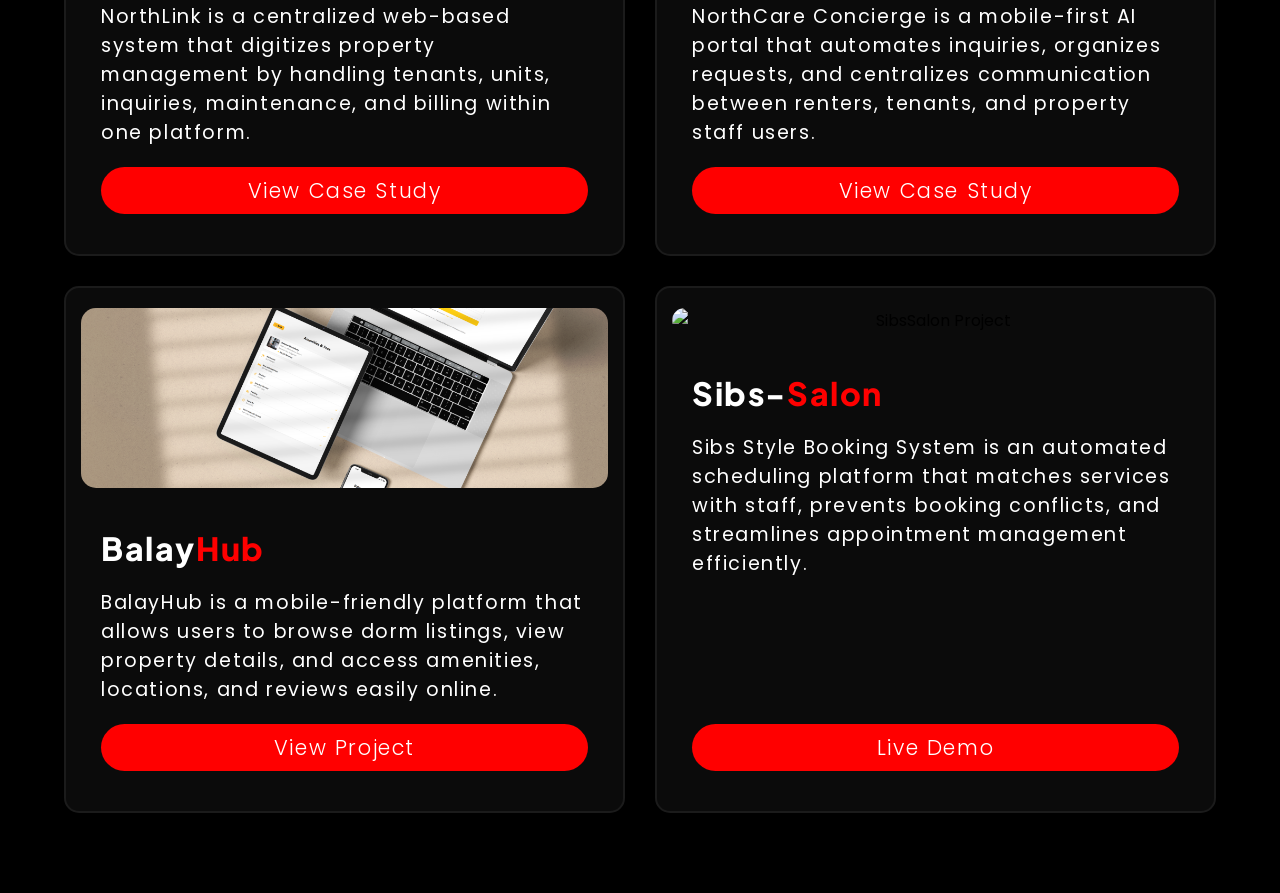
==== commit feba9603: "Updated Portfolio" ====
--- a/index.html
+++ b/index.html
@@ -4,7 +4,6 @@
   <meta http-equiv="CONTENT-TYPE" content="text/html; charset=UTF-8">
   <meta name="viewport" content="width=device-width, initial-scale=1.0">
   <link rel="stylesheet" href="styles.css">
-  <link rel="stylesheet" href="script.js">
   <title>Portfolio!</title>
 </head>
 <body>
@@ -28,7 +27,9 @@
             <li><a href="#Projects">Projects</a></li>
         </ul>
         <div class="button-wrapper">
-            <button type="button">Download Resume</button>
+            <a href="Abrasia_Resume.pdf" download>
+                <button type="button">Download Resume</button>
+            </a>
         </div>
     </nav>
 
@@ -49,39 +50,6 @@
         <a href="#Projects">
             <button type="button" class="button1">View My Works!</button>
         </a>
-        <button type="button" class="button2">Get In Touch!</button>
-      </div>
-
-      <div class="modal" id="modal">
-          <div class="modal-inner">
-              <span class="close-btn">&times;</span>
-              <h2>Get in <span>Touch</span></h2>
-              <p>I am looking forward to hearing from you!</p>
-
-              <form id="contactForm">
-                  <div class="form-group">
-                      <input type="text" id="name" name="name" placeholder=" " required>
-                      <label for="name">Name</label>
-                  </div>
-
-                  <div class="form-group">
-                      <input type="email" id="email" name="email" placeholder=" " required>
-                      <label for="email">Email</label>
-                  </div>
-
-                  <div class="form-group">
-                      <input type="tel" id="phone" name="phone" placeholder=" " pattern="[0-9]{11}" maxlength="11" minlength="11" required>
-                      <label for="phone">Phone Number</label>
-                  </div>
-
-                  <div class="form-group">
-                      <textarea id="message" name="message" rows="5" placeholder=" " required></textarea>
-                      <label for="message">Message</label>
-                  </div>
-
-                  <input type="submit" value="Send" class="submit-btn">
-              </form>
-          </div>
       </div>
     </section>
 
@@ -142,7 +110,6 @@
             <h2>Graphics <br><span>Design</span></h2>
             
             <div class="skills-tag">
-              <div class="skill-box">Figma</div>
               <div class="skill-box">Photoshop</div>
               <div class="skill-box">Illustrator</div>
             </div>
@@ -181,8 +148,8 @@
                 NorthLink is a centralized web-based system that digitizes property management by handling tenants, 
                 units, inquiries, maintenance, and billing within one platform.
               </p>
-              <a href="https://github.com/phlppdsqtd/NorthLink" target="_blank" class="link-button">
-                View Project
+              <a href="https://www.behance.net/gallery/254647455/NorthLink-Property-Management-Platform" target="_blank" class="link-button">
+                View Case Study
               </a>
             </div>
 
@@ -200,8 +167,8 @@
                 NorthCare Concierge is a mobile-first AI portal that automates inquiries, organizes requests, 
                 and centralizes communication between renters, tenants, and property staff users.
               </p>
-              <a href="https://github.com/phlppdsqtd/NorthCare-Concierge" target="_blank" class="link-button">
-                View Project
+              <a href="https://www.behance.net/gallery/254692975/NorthCare-Concierge-AI-Property-Management-App" target="_blank" class="link-button">
+                View Case Study
               </a>
             </div>
 
@@ -236,8 +203,8 @@
                 Sibs Style Booking System is an automated scheduling platform that matches services with staff, prevents booking conflicts, 
                 and streamlines appointment management efficiently.
               </p>
-              <a href="https://github.com/BlinkyPanoptes/Sibs-Style-Beauty-Lounge" target="_blank" class="link-button">
-                View Project
+              <a href="https://blinkypanoptes.github.io/Sibs-Salon-Demo-Live/" target="_blank" class="link-button">
+                Live Demo
               </a>
             </div>
 
@@ -249,8 +216,6 @@
     </section>
 
   </main>
-
-  <script src="script.js"></script>
 
 </body>
 </html>
--- a/styles.css
+++ b/styles.css
@@ -167,122 +167,6 @@
     letter-spacing: 1.6px;
 }
 
-/* Modal Overlay */
-.modal {
-    display: none; 
-    position: fixed;
-    top: 0;
-    left: 0;
-    width: 100%;
-    height: 100%;
-    background-color: rgba(0, 0, 0, 0.9);
-    backdrop-filter: blur(8px);
-    z-index: 9999;
-    justify-content: center;
-    align-items: center;
-}
-
-.modal-inner {
-    position: relative;
-    background-color: #0b0b0b; 
-    padding: 20px 40px;
-    border-radius: 20px;
-    border: 2px solid #1b1b1b;
-    width: 90%;
-    max-width: 500px;
-    box-shadow: 0 0 30px rgba(255, 0, 0, 0.1);
-    gap: 10px;
-}
-
-.modal-inner p {
-    padding: 20px 0;
-}
-
-.close-btn {
-    position: absolute;
-    top: 20px;
-    right: 25px;
-    font-size: 2.5rem;
-    color: white;
-    cursor: pointer;
-    line-height: 1;
-    transition: 0.3s;
-}
-
-.close-btn:hover {
-    color: red;
-}
-
-
-.form-group {
-    position: relative;
-    margin-bottom: 25px;
-    width: 100%;
-}
-
-.form-group input, 
-.form-group textarea {
-    width: 100%;
-    padding: 15px;
-    background: transparent;
-    border: 1.5px solid #282828;
-    border-radius: 8px;
-    color: white;
-    font-family: inherit;
-    font-size: 1rem;
-    outline: none;
-    transition: all 0.3s ease;
-}
-
-.form-group label {
-    position: absolute;
-    left: 12px;
-    top: 15px;
-    color: #666;
-    pointer-events: none; 
-    transition: all 0.3s ease;
-    background-color: #0b0b0b; 
-    padding: 0 8px;
-}
-
-
-.form-group input:focus ~ label,
-.form-group input:not(:placeholder-shown) ~ label,
-.form-group textarea:focus ~ label,
-.form-group textarea:not(:placeholder-shown) ~ label {
-    top: -10px;
-    left: 12px;
-    font-size: 0.85rem;
-    color: red;
-    font-weight: 700;
-}
-
-.form-group input:focus, 
-.form-group textarea:focus {
-    border-color: red;
-}
-
-/* Submit Button */
-.submit-btn {
-    width: 100%;
-    padding: 15px;
-    background-color: red;
-    color: white;
-    border: none;
-    border-radius: 8px;
-    font-weight: 800;
-    text-transform: uppercase;
-    letter-spacing: 1.5px;
-    cursor: pointer;
-    transition: 0.3s ease;
-}
-
-.submit-btn:hover {
-    background-color: white;
-    color: black;
-    transform: translateY(-2px);
-}
-
 /* Home */
 
 #Home {
@@ -322,11 +206,6 @@
 .button1 {
     background-color: red;
     border: none;
-}
-
-.button2 {
-    background-color: black;
-    border: 2px solid red;
 }
 
 /* About */
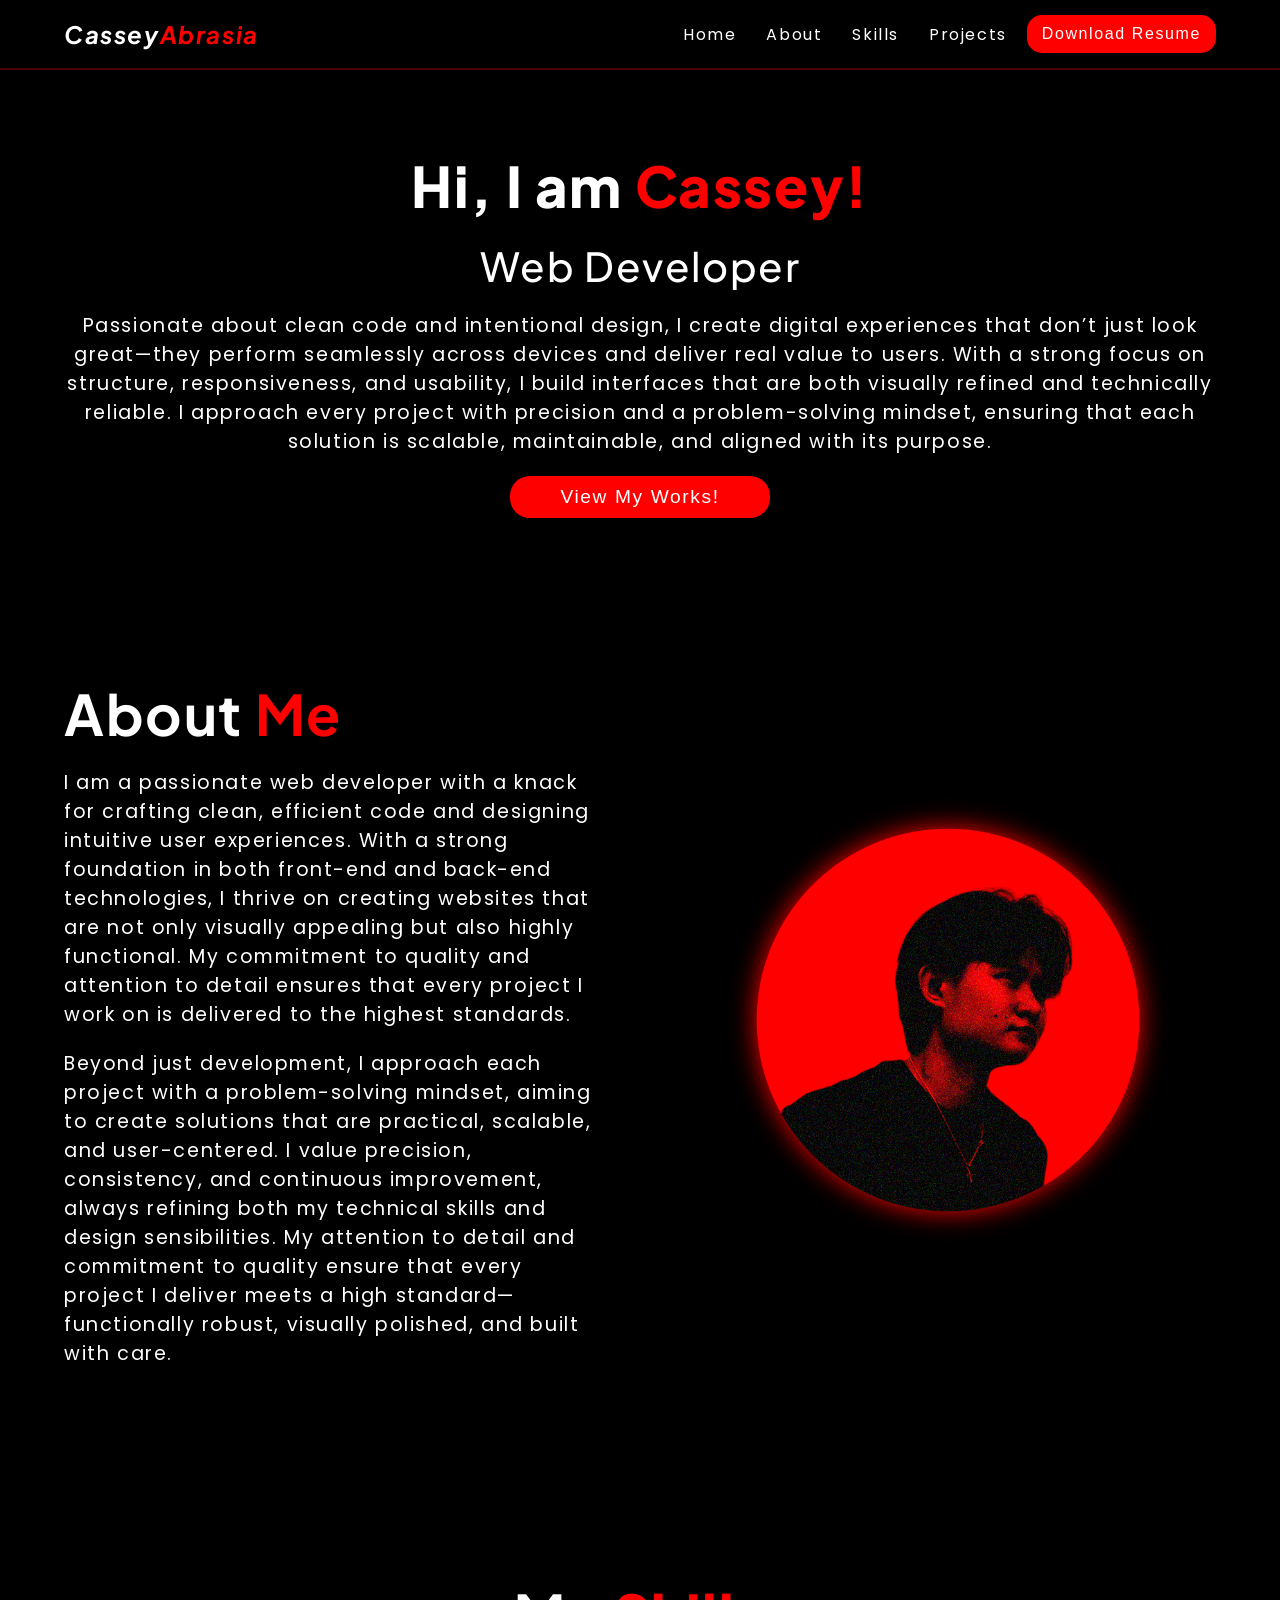
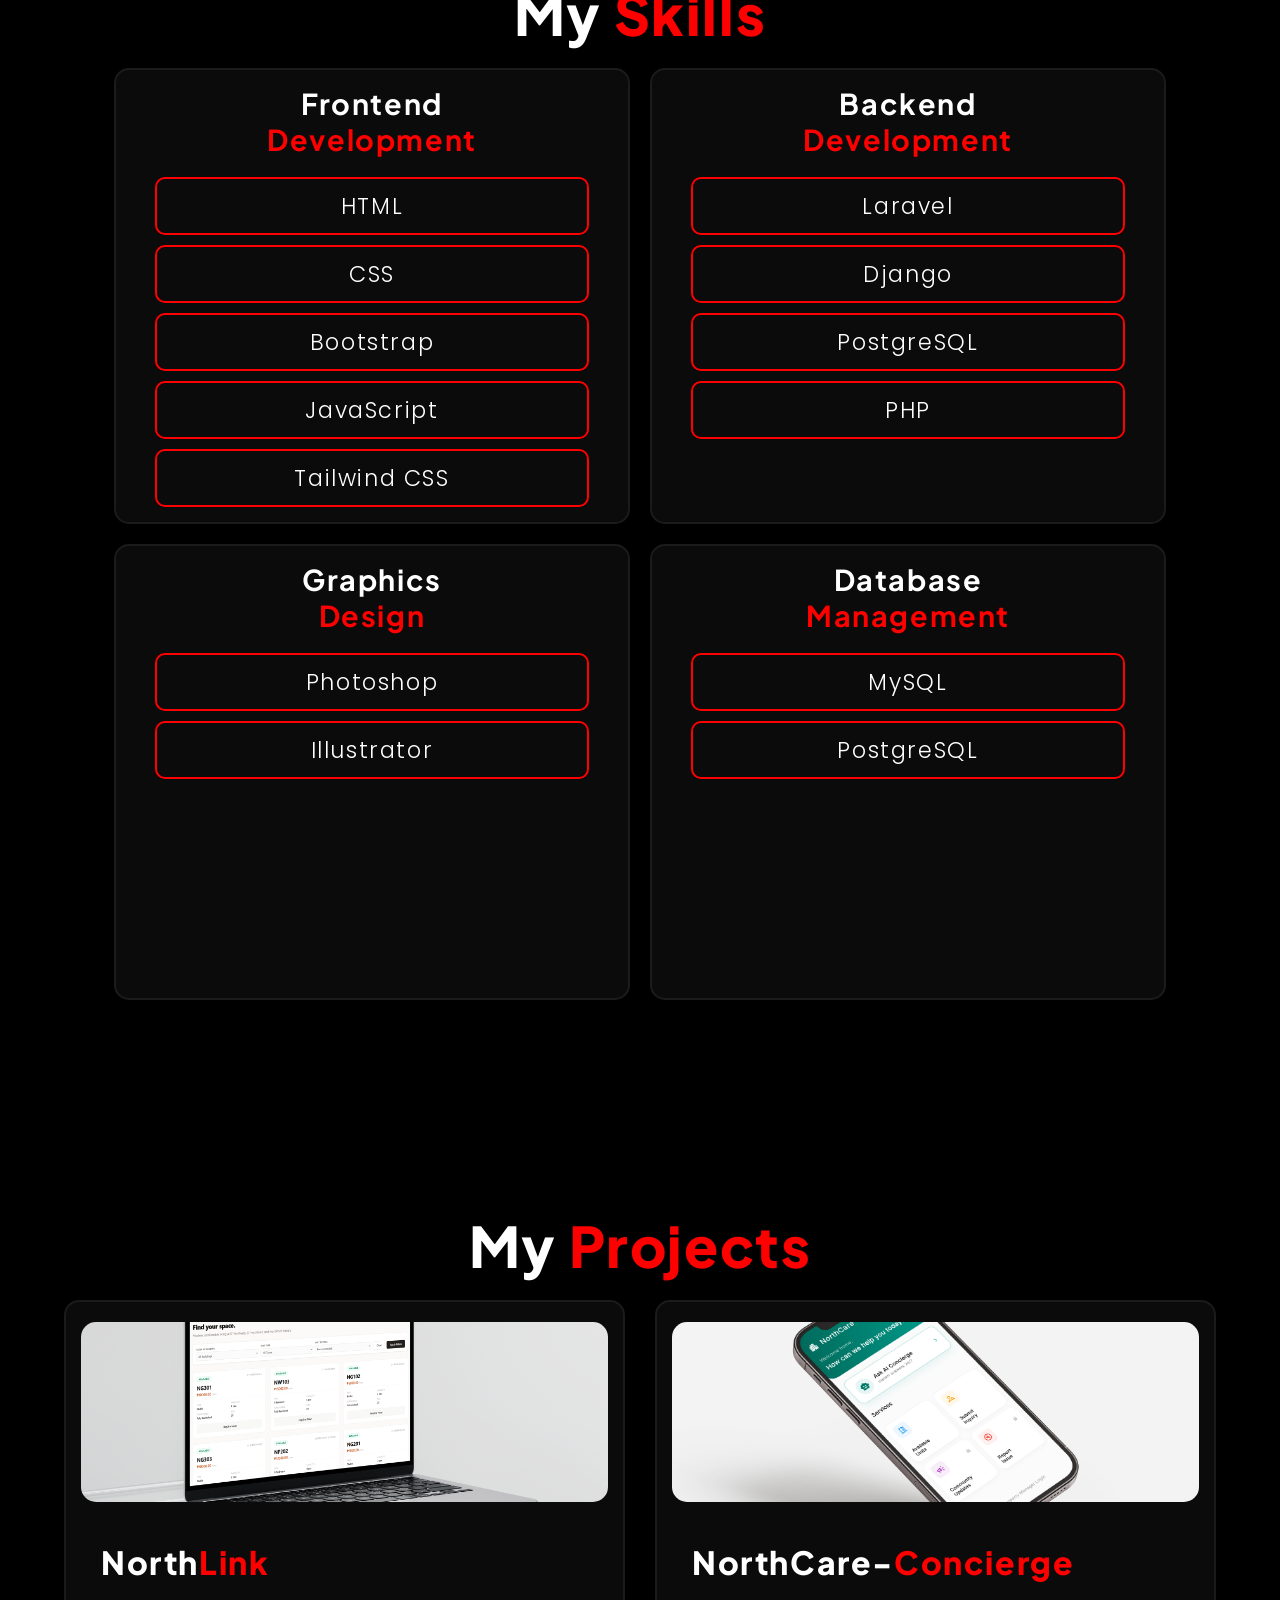
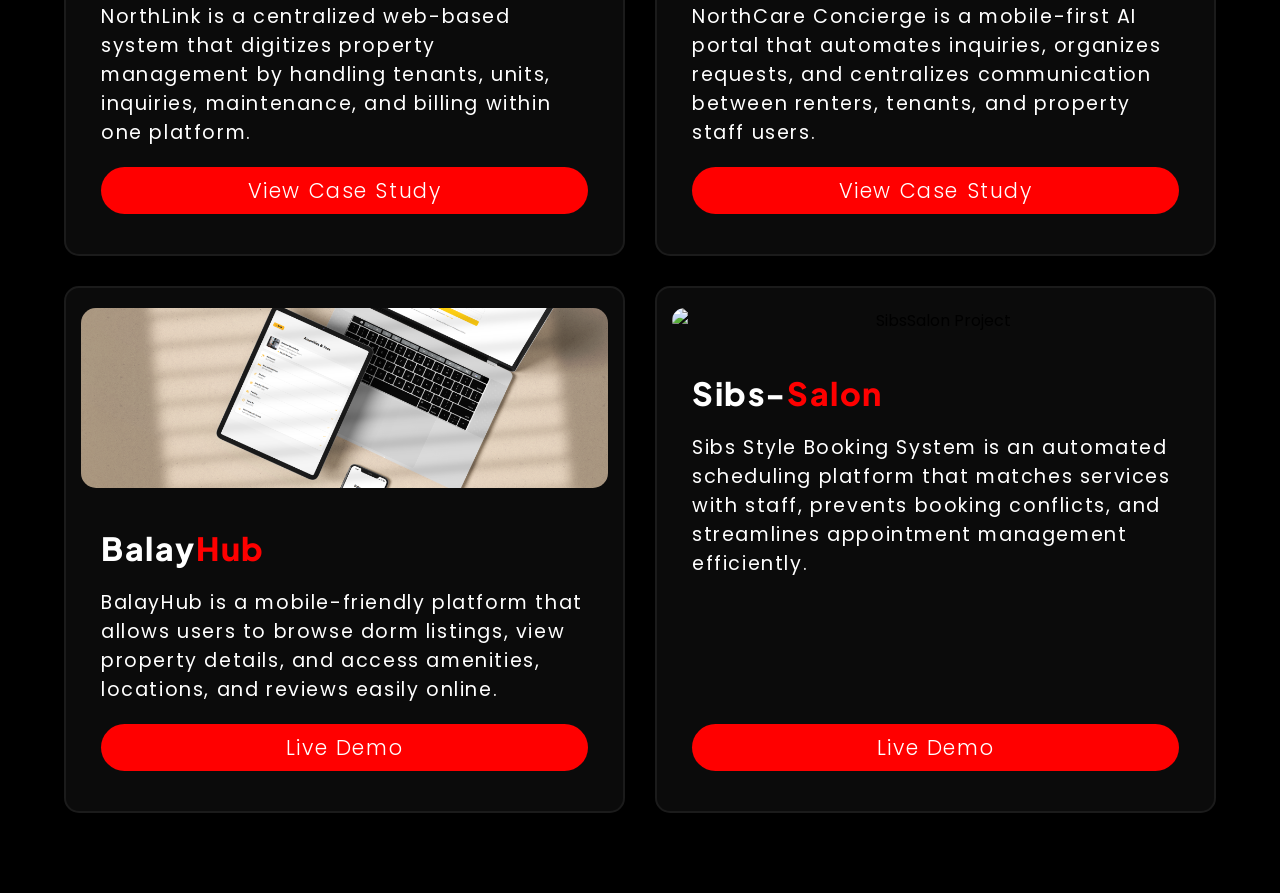
==== commit ede578d3: "Updated BalayHub" ====
--- a/index.html
+++ b/index.html
@@ -1,221 +1,233 @@
-<!DOCTYPE html>
+<!doctype html>
 <html>
-<head>
-  <meta http-equiv="CONTENT-TYPE" content="text/html; charset=UTF-8">
-  <meta name="viewport" content="width=device-width, initial-scale=1.0">
-  <link rel="stylesheet" href="styles.css">
-  <title>Portfolio!</title>
-</head>
-<body>
-  <header>
-    <div class="logo-wrapper">
+  <head>
+    <meta http-equiv="CONTENT-TYPE" content="text/html; charset=UTF-8" />
+    <meta name="viewport" content="width=device-width, initial-scale=1.0" />
+    <link rel="stylesheet" href="styles.css" />
+    <title>Portfolio!</title>
+  </head>
+  <body>
+    <header>
+      <div class="logo-wrapper">
         <h1>Cassey<span class="logo">Abrasia</span></h1>
-    </div>
-
-    <input type="checkbox" id="menu-toggle" class="menu-toggle">
-    <label for="menu-toggle" class="hamburger">
+      </div>
+
+      <input type="checkbox" id="menu-toggle" class="menu-toggle" />
+      <label for="menu-toggle" class="hamburger">
         <span></span>
         <span></span>
         <span></span>
-    </label>
-
-    <nav>
+      </label>
+
+      <nav>
         <ul class="nav_links">
-            <li><a href="#Home">Home</a></li>
-            <li><a href="#About">About</a></li>
-            <li><a href="#Skills">Skills</a></li>
-            <li><a href="#Projects">Projects</a></li>
+          <li><a href="#Home">Home</a></li>
+          <li><a href="#About">About</a></li>
+          <li><a href="#Skills">Skills</a></li>
+          <li><a href="#Projects">Projects</a></li>
         </ul>
         <div class="button-wrapper">
-            <a href="Abrasia_Resume.pdf" download>
-                <button type="button">Download Resume</button>
-            </a>
-        </div>
-    </nav>
-
-  </header>
-  <main>
-
-    
-    <section id="Home">
-      <h1>Hi, I am <span>Cassey!</span></h1>
-      <h2>Web Developer</h2>
-      <p>
-        Passionate about clean code and intentional design, I create digital experiences that don’t just look great—they perform seamlessly 
-        across devices and deliver real value to users. With a strong focus on structure, responsiveness, and usability, I build interfaces 
-        that are both visually refined and technically reliable. I approach every project with precision and a problem-solving mindset, ensuring 
-        that each solution is scalable, maintainable, and aligned with its purpose.
-      </p>
-      <div class="btn_container">
-        <a href="#Projects">
+          <a href="Abrasia_Resume_WebDeveloper.pdf" download>
+            <button type="button">Download Resume</button>
+          </a>
+        </div>
+      </nav>
+    </header>
+    <main>
+      <section id="Home">
+        <h1>Hi, I am <span>Cassey!</span></h1>
+        <h2>Web Developer</h2>
+        <p>
+          Passionate about clean code and intentional design, I create digital
+          experiences that don’t just look great—they perform seamlessly across
+          devices and deliver real value to users. With a strong focus on
+          structure, responsiveness, and usability, I build interfaces that are
+          both visually refined and technically reliable. I approach every
+          project with precision and a problem-solving mindset, ensuring that
+          each solution is scalable, maintainable, and aligned with its purpose.
+        </p>
+        <div class="btn_container">
+          <a href="#Projects">
             <button type="button" class="button1">View My Works!</button>
-        </a>
-      </div>
-    </section>
-
-    
-    <section id="About">
-      <div class="about-wrapper">
-        <div class="aboutLeft-wrapper">
-          <h1>About <span>Me</span></h1>
-          <p>
-            I am a passionate web developer with a knack for crafting clean, efficient code and designing intuitive user experiences. 
-            With a strong foundation in both front-end and back-end technologies, I thrive on creating websites that are not only visually appealing but also highly functional. 
-            My commitment to quality and attention to detail ensures that every project I work on is delivered to the highest standards.
-          </p>
-          <p>
-            Beyond just development, I approach each project with a problem-solving mindset, aiming to create solutions that are practical, scalable, and user-centered. I value precision, 
-            consistency, and continuous improvement, always refining both my technical skills and design sensibilities. My attention to detail and commitment to quality ensure that every 
-            project I deliver meets a high standard—functionally robust, visually polished, and built with care.
-          </p>
-        </div>
-
-        <div class="aboutRight-wrapper">
-          <img src="images/Me.png" alt="Profile Picture">
-        </div>
-      </div>
-    </section>
-
-    <section id="Skills">
-      <div class="skills-container">
-        <h1>My <span>Skills</span></h1>
-
-        <div class="display-skills">
-          <div class="skills-column">
-            <h2>Frontend <br><span>Development</span></h2>
-           
-            <div class="skills-tag">
-              <div class="skill-box">HTML</div>
-              <div class="skill-box">CSS</div>
-              <div class="skill-box">Bootstrap</div>
-              <div class="skill-box">JavaScript</div>
-              <div class="skill-box">Tailwind CSS</div>
-            </div>
-
-          </div>
-
-          <div class="skills-column">
-            <h2>Backend <br><span>Development</span></h2>
-
-            <div class="skills-tag">
-              <div class="skill-box">Laravel</div>
-              <div class="skill-box">Django</div>
-              <div class="skill-box">PostgreSQL</div>
-              <div class="skill-box">PHP</div>
-            </div>
-
-          </div>
-          
-          <div class="skills-column">
-            <h2>Graphics <br><span>Design</span></h2>
-            
-            <div class="skills-tag">
-              <div class="skill-box">Photoshop</div>
-              <div class="skill-box">Illustrator</div>
-            </div>
-
-          </div>
-
-          <div class="skills-column">
-            <h2>Database <br><span>Management</span></h2>
-            
-            <div class="skills-tag">
-              <div class="skill-box">MySQL</div>
-              <div class="skill-box">PostgreSQL</div>
-            </div>
-
-          </div>
-
-        </div>
-      </div>
-    </section>
-
-    <section id="Projects">
-      <div class="project-container">
-        <h1>My <span>Projects</span></h1>
-
-        <div class="display-project">
-
-          <div class="project-column">
-            
-            <div class="project-img">
-                <img src="images/NorthLink.png" alt="NorthLink Project">
-            </div>
-
-            <div class="project-desc">
-              <h2>North<span>Link</span></h2>
-              <p>
-                NorthLink is a centralized web-based system that digitizes property management by handling tenants, 
-                units, inquiries, maintenance, and billing within one platform.
-              </p>
-              <a href="https://www.behance.net/gallery/254647455/NorthLink-Property-Management-Platform" target="_blank" class="link-button">
-                View Case Study
-              </a>
-            </div>
-
-          </div>
-
-          <div class="project-column">
-
-            <div class="project-img">
-                <img src="images/NorthCare.png" alt="NorthCare Project">
-            </div>
-
-            <div class="project-desc">
-              <h2>NorthCare-<span>Concierge</span></h2>
-              <p>
-                NorthCare Concierge is a mobile-first AI portal that automates inquiries, organizes requests, 
-                and centralizes communication between renters, tenants, and property staff users.
-              </p>
-              <a href="https://www.behance.net/gallery/254692975/NorthCare-Concierge-AI-Property-Management-App" target="_blank" class="link-button">
-                View Case Study
-              </a>
-            </div>
-
-          </div>
-
-          <div class="project-column">
-            <div class="project-img">
-              <img src="images/BalayHub.png" alt="BalayHub Project">
-            </div>
-
-            <div class="project-desc">
-              <h2>Balay<span>Hub</span></h2>
-              <p>
-                BalayHub is a mobile-friendly platform that allows users to browse dorm listings, view property 
-                details, and access amenities, locations, and reviews easily online.
-              </p>
-              <a href="https://github.com/riccinicole/BalayHub/tree/main/BalayHub" target="_blank" class="link-button">
-                View Project
-              </a>
-            </div>
-
-          </div>
-
-          <div class="project-column">
-            <div class="project-img">
-              <img src="images/SibsSalon.png" alt="SibsSalon Project">
-            </div>
-
-            <div class="project-desc">
-              <h2>Sibs-<span>Salon</span></h2>
-              <p>
-                Sibs Style Booking System is an automated scheduling platform that matches services with staff, prevents booking conflicts, 
-                and streamlines appointment management efficiently.
-              </p>
-              <a href="https://blinkypanoptes.github.io/Sibs-Salon-Demo-Live/" target="_blank" class="link-button">
-                Live Demo
-              </a>
-            </div>
-
-          </div>
-
-        </div>
-
-      </div>
-    </section>
-
-  </main>
-
-</body>
+          </a>
+        </div>
+      </section>
+
+      <section id="About">
+        <div class="about-wrapper">
+          <div class="aboutLeft-wrapper">
+            <h1>About <span>Me</span></h1>
+            <p>
+              I am a passionate web developer with a knack for crafting clean,
+              efficient code and designing intuitive user experiences. With a
+              strong foundation in both front-end and back-end technologies, I
+              thrive on creating websites that are not only visually appealing
+              but also highly functional. My commitment to quality and attention
+              to detail ensures that every project I work on is delivered to the
+              highest standards.
+            </p>
+            <p>
+              Beyond just development, I approach each project with a
+              problem-solving mindset, aiming to create solutions that are
+              practical, scalable, and user-centered. I value precision,
+              consistency, and continuous improvement, always refining both my
+              technical skills and design sensibilities. My attention to detail
+              and commitment to quality ensure that every project I deliver
+              meets a high standard—functionally robust, visually polished, and
+              built with care.
+            </p>
+          </div>
+
+          <div class="aboutRight-wrapper">
+            <img src="images/Me.png" alt="Profile Picture" />
+          </div>
+        </div>
+      </section>
+
+      <section id="Skills">
+        <div class="skills-container">
+          <h1>My <span>Skills</span></h1>
+
+          <div class="display-skills">
+            <div class="skills-column">
+              <h2>Frontend <br /><span>Development</span></h2>
+
+              <div class="skills-tag">
+                <div class="skill-box">HTML</div>
+                <div class="skill-box">CSS</div>
+                <div class="skill-box">Bootstrap</div>
+                <div class="skill-box">JavaScript</div>
+                <div class="skill-box">Tailwind CSS</div>
+              </div>
+            </div>
+
+            <div class="skills-column">
+              <h2>Backend <br /><span>Development</span></h2>
+
+              <div class="skills-tag">
+                <div class="skill-box">Laravel</div>
+                <div class="skill-box">Django</div>
+                <div class="skill-box">PostgreSQL</div>
+                <div class="skill-box">PHP</div>
+              </div>
+            </div>
+
+            <div class="skills-column">
+              <h2>Graphics <br /><span>Design</span></h2>
+
+              <div class="skills-tag">
+                <div class="skill-box">Photoshop</div>
+                <div class="skill-box">Illustrator</div>
+              </div>
+            </div>
+
+            <div class="skills-column">
+              <h2>Database <br /><span>Management</span></h2>
+
+              <div class="skills-tag">
+                <div class="skill-box">MySQL</div>
+                <div class="skill-box">PostgreSQL</div>
+              </div>
+            </div>
+          </div>
+        </div>
+      </section>
+
+      <section id="Projects">
+        <div class="project-container">
+          <h1>My <span>Projects</span></h1>
+
+          <div class="display-project">
+            <div class="project-column">
+              <div class="project-img">
+                <img src="images/NorthLink.png" alt="NorthLink Project" />
+              </div>
+
+              <div class="project-desc">
+                <h2>North<span>Link</span></h2>
+                <p>
+                  NorthLink is a centralized web-based system that digitizes
+                  property management by handling tenants, units, inquiries,
+                  maintenance, and billing within one platform.
+                </p>
+                <a
+                  href="https://www.behance.net/gallery/254647455/NorthLink-Property-Management-Platform"
+                  target="_blank"
+                  class="link-button"
+                >
+                  View Case Study
+                </a>
+              </div>
+            </div>
+
+            <div class="project-column">
+              <div class="project-img">
+                <img src="images/NorthCare.png" alt="NorthCare Project" />
+              </div>
+
+              <div class="project-desc">
+                <h2>NorthCare-<span>Concierge</span></h2>
+                <p>
+                  NorthCare Concierge is a mobile-first AI portal that automates
+                  inquiries, organizes requests, and centralizes communication
+                  between renters, tenants, and property staff users.
+                </p>
+                <a
+                  href="https://www.behance.net/gallery/254692975/NorthCare-Concierge-AI-Property-Management-App"
+                  target="_blank"
+                  class="link-button"
+                >
+                  View Case Study
+                </a>
+              </div>
+            </div>
+
+            <div class="project-column">
+              <div class="project-img">
+                <img src="images/BalayHub.png" alt="BalayHub Project" />
+              </div>
+
+              <div class="project-desc">
+                <h2>Balay<span>Hub</span></h2>
+                <p>
+                  BalayHub is a mobile-friendly platform that allows users to
+                  browse dorm listings, view property details, and access
+                  amenities, locations, and reviews easily online.
+                </p>
+                <a
+                  href="https://blinkypanoptes.github.io/BalayHub-Live-Demo/"
+                  target="_blank"
+                  class="link-button"
+                >
+                  Live Demo
+                </a>
+              </div>
+            </div>
+
+            <div class="project-column">
+              <div class="project-img">
+                <img src="images/SibsSalon.png" alt="SibsSalon Project" />
+              </div>
+
+              <div class="project-desc">
+                <h2>Sibs-<span>Salon</span></h2>
+                <p>
+                  Sibs Style Booking System is an automated scheduling platform
+                  that matches services with staff, prevents booking conflicts,
+                  and streamlines appointment management efficiently.
+                </p>
+                <a
+                  href="https://blinkypanoptes.github.io/Sibs-Salon-Demo-Live/"
+                  target="_blank"
+                  class="link-button"
+                >
+                  Live Demo
+                </a>
+              </div>
+            </div>
+          </div>
+        </div>
+      </section>
+    </main>
+  </body>
 </html>
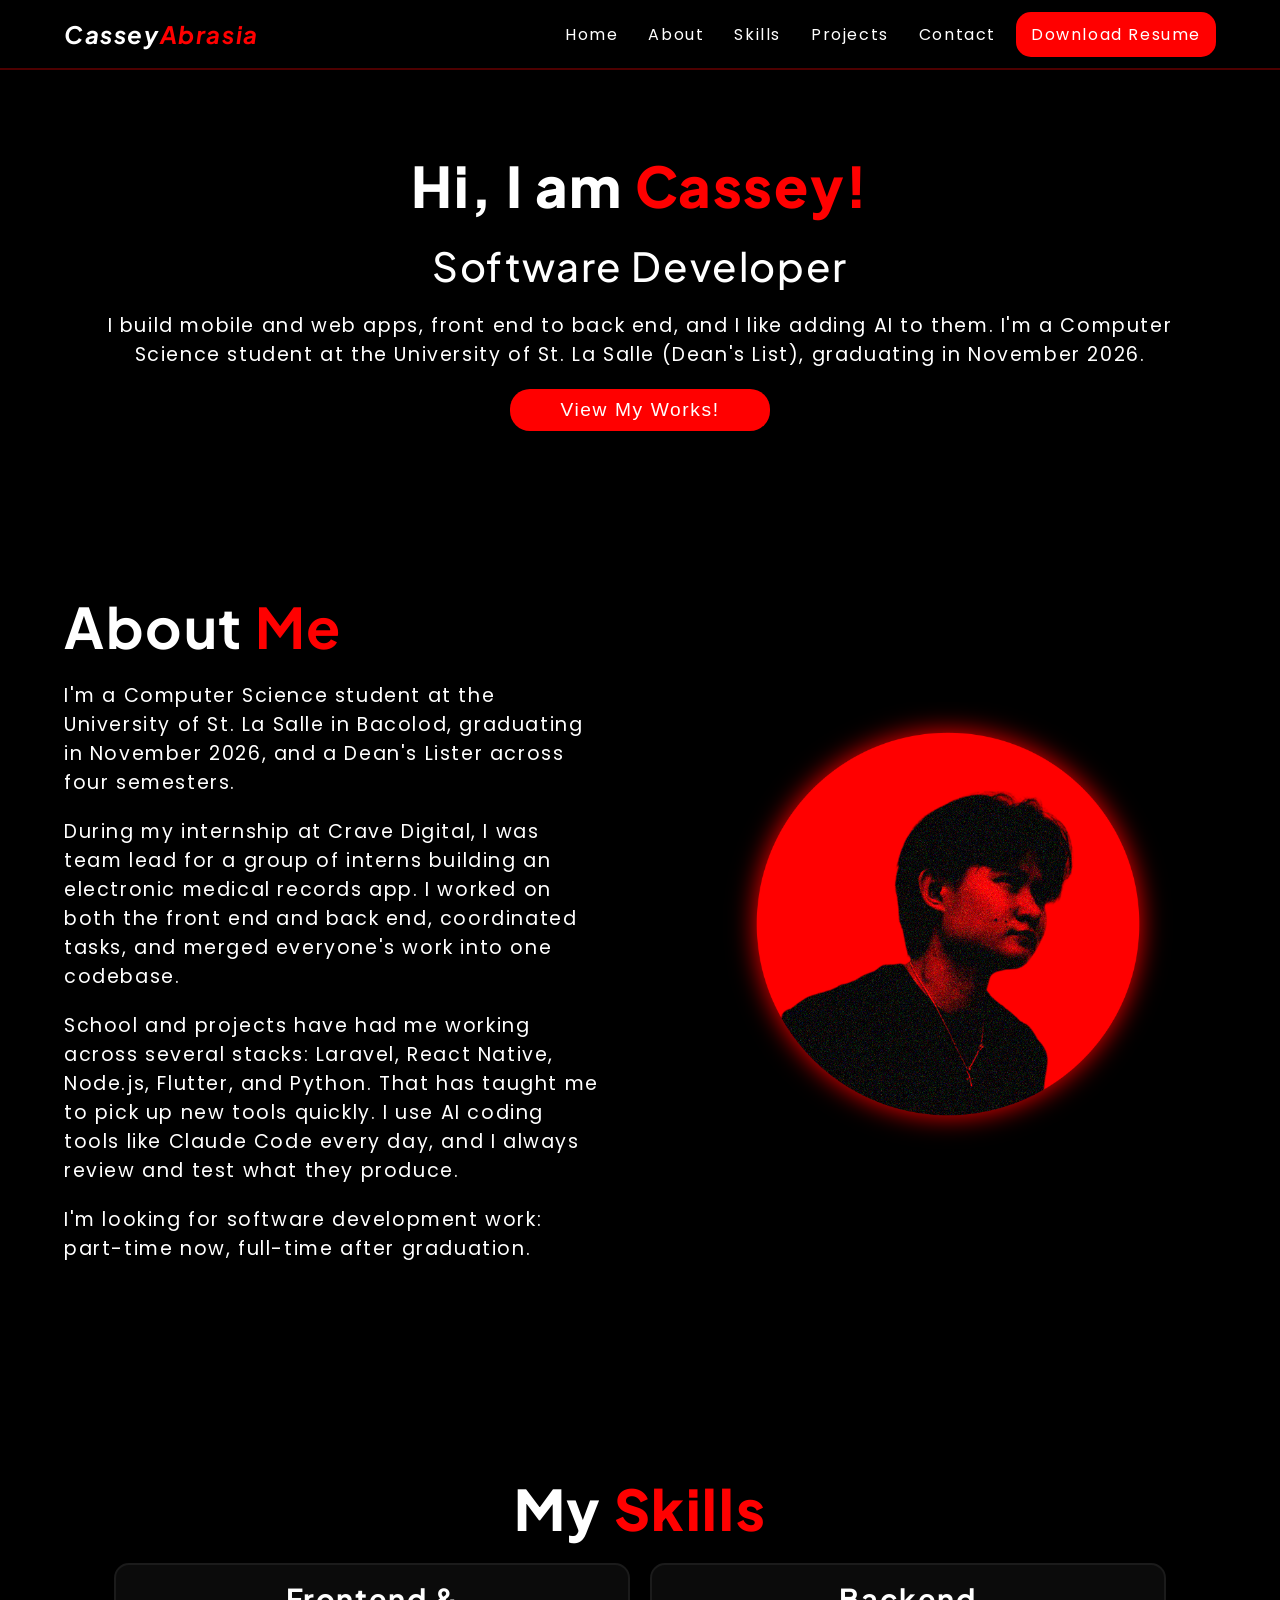
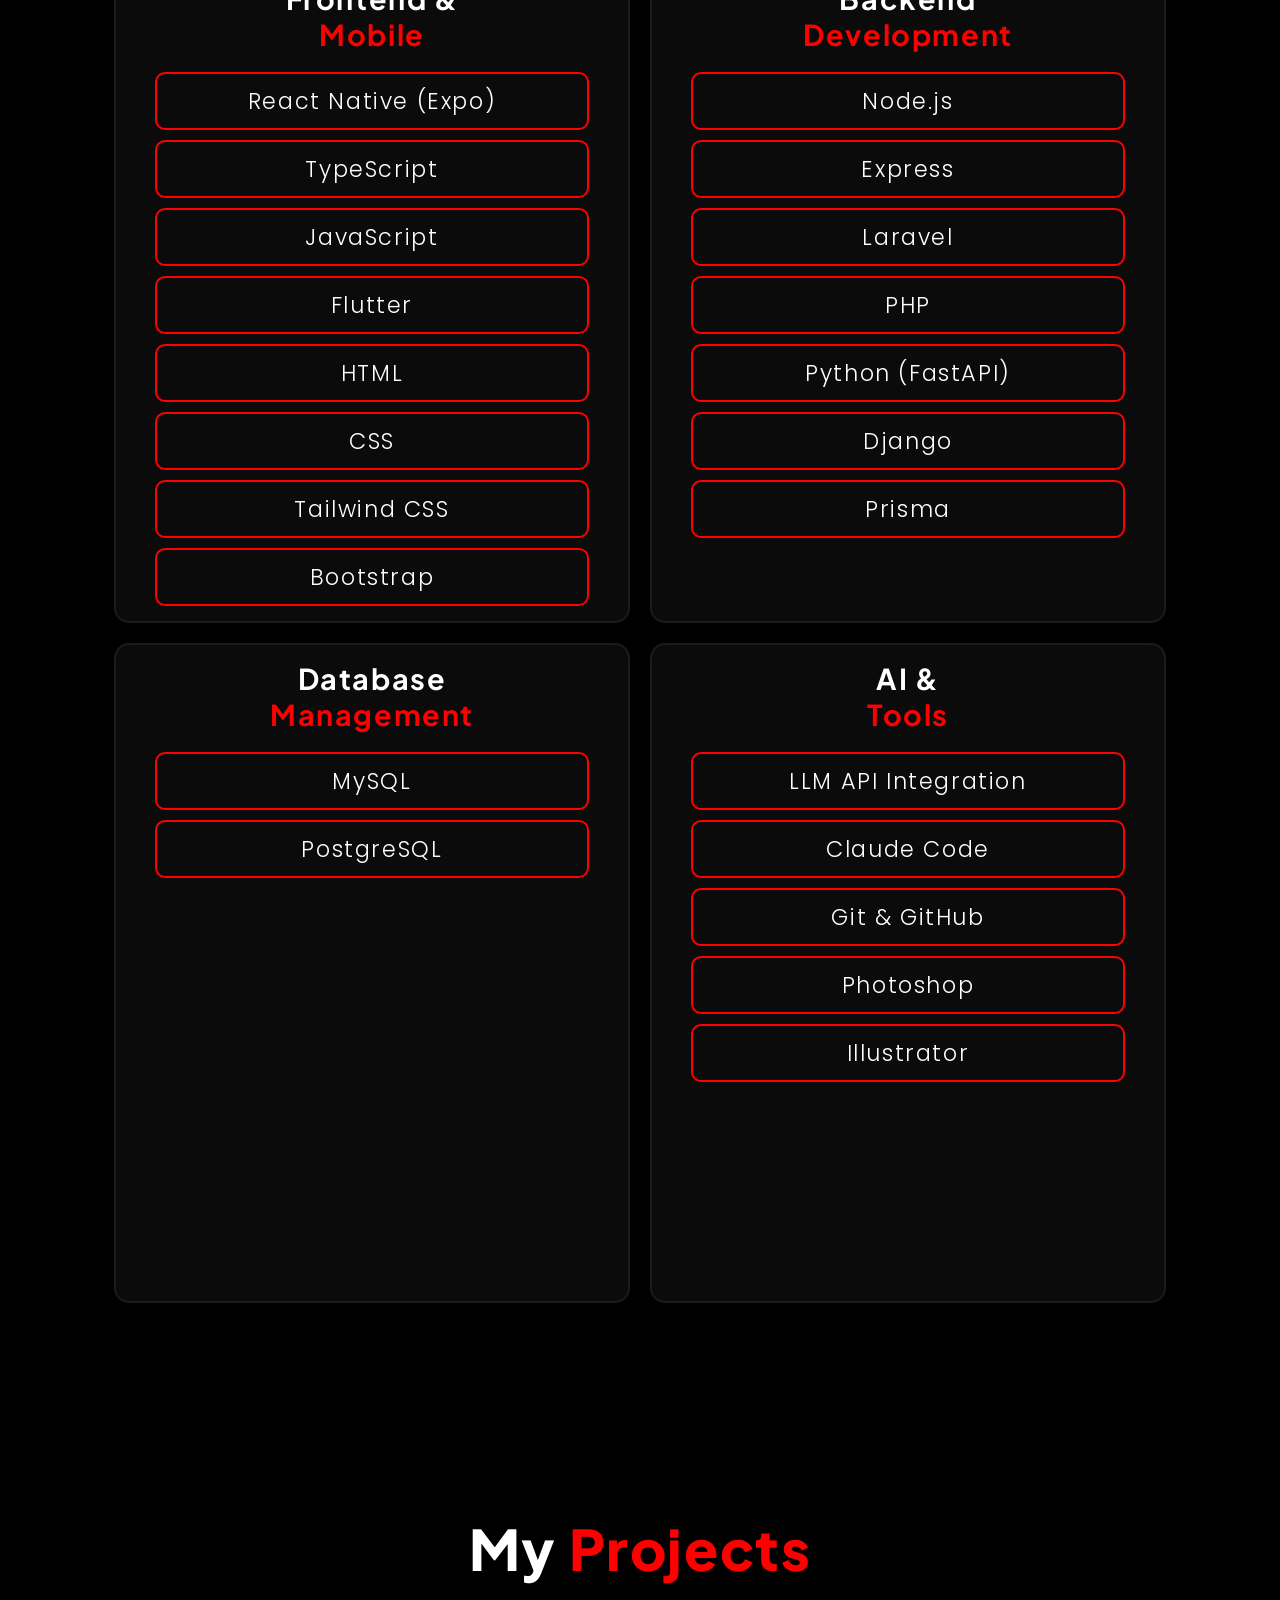
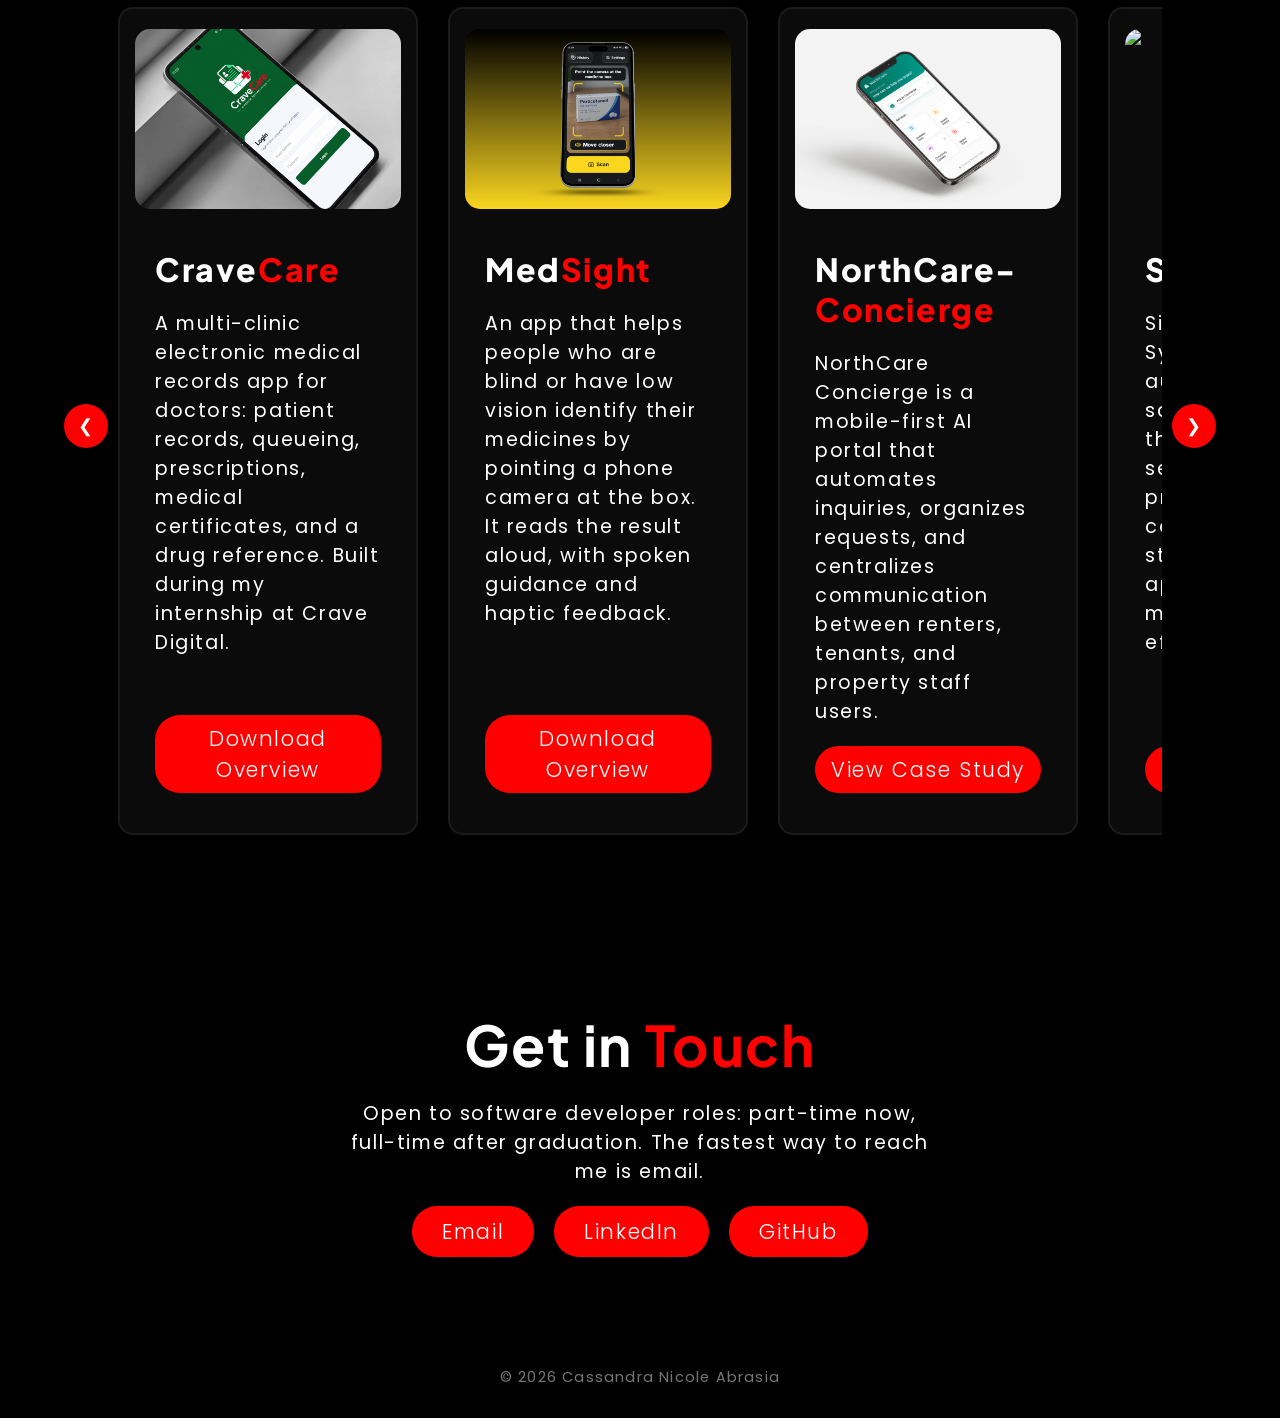
==== commit bf130ddb: "Updated Ver.04" ====
--- a/index.html
+++ b/index.html
@@ -1,10 +1,14 @@
 <!doctype html>
-<html>
+<html lang="en">
   <head>
-    <meta http-equiv="CONTENT-TYPE" content="text/html; charset=UTF-8" />
+    <meta charset="UTF-8" />
     <meta name="viewport" content="width=device-width, initial-scale=1.0" />
+    <meta
+      name="description"
+      content="Cassey Abrasia, a software developer from Bacolod, Philippines, building mobile and web apps with React Native, TypeScript, Node.js, and Laravel."
+    />
     <link rel="stylesheet" href="styles.css" />
-    <title>Portfolio!</title>
+    <title>Cassey Abrasia | Software Developer</title>
   </head>
   <body>
     <header>
@@ -25,26 +29,23 @@
           <li><a href="#About">About</a></li>
           <li><a href="#Skills">Skills</a></li>
           <li><a href="#Projects">Projects</a></li>
+          <li><a href="#Contact">Contact</a></li>
         </ul>
         <div class="button-wrapper">
-          <a href="Abrasia_Resume_WebDeveloper.pdf" download>
-            <button type="button">Download Resume</button>
-          </a>
+          <a href="Abrasia_Resume_SoftwareEngineer.pdf" download
+            >Download Resume</a
+          >
         </div>
       </nav>
     </header>
     <main>
       <section id="Home">
         <h1>Hi, I am <span>Cassey!</span></h1>
-        <h2>Web Developer</h2>
+        <h2>Software Developer</h2>
         <p>
-          Passionate about clean code and intentional design, I create digital
-          experiences that don’t just look great—they perform seamlessly across
-          devices and deliver real value to users. With a strong focus on
-          structure, responsiveness, and usability, I build interfaces that are
-          both visually refined and technically reliable. I approach every
-          project with precision and a problem-solving mindset, ensuring that
-          each solution is scalable, maintainable, and aligned with its purpose.
+          I build mobile and web apps, front end to back end, and I like adding
+          AI to them. I'm a Computer Science student at the University of St. La
+          Salle (Dean's List), graduating in November 2026.
         </p>
         <div class="btn_container">
           <a href="#Projects">
@@ -58,28 +59,31 @@
           <div class="aboutLeft-wrapper">
             <h1>About <span>Me</span></h1>
             <p>
-              I am a passionate web developer with a knack for crafting clean,
-              efficient code and designing intuitive user experiences. With a
-              strong foundation in both front-end and back-end technologies, I
-              thrive on creating websites that are not only visually appealing
-              but also highly functional. My commitment to quality and attention
-              to detail ensures that every project I work on is delivered to the
-              highest standards.
+              I'm a Computer Science student at the University of St. La Salle
+              in Bacolod, graduating in November 2026, and a Dean's Lister
+              across four semesters.
             </p>
             <p>
-              Beyond just development, I approach each project with a
-              problem-solving mindset, aiming to create solutions that are
-              practical, scalable, and user-centered. I value precision,
-              consistency, and continuous improvement, always refining both my
-              technical skills and design sensibilities. My attention to detail
-              and commitment to quality ensure that every project I deliver
-              meets a high standard—functionally robust, visually polished, and
-              built with care.
+              During my internship at Crave Digital, I was team lead for a group
+              of interns building an electronic medical records app. I worked on
+              both the front end and back end, coordinated tasks, and merged
+              everyone's work into one codebase.
             </p>
+            <p>
+              School and projects have had me working across several stacks:
+              Laravel, React Native, Node.js, Flutter, and Python. That has
+              taught me to pick up new tools quickly. I use AI coding tools like
+              Claude Code every day, and I always review and test what they
+              produce.
+            </p>
+            <p>
+              I'm looking for software development work: part-time now,
+              full-time after graduation.
+            </p>
           </div>
 
           <div class="aboutRight-wrapper">
-            <img src="images/Me.png" alt="Profile Picture" />
+            <img src="images/Me.png" alt="Cassey Abrasia profile photo" />
           </div>
         </div>
       </section>
@@ -90,14 +94,17 @@
 
           <div class="display-skills">
             <div class="skills-column">
-              <h2>Frontend <br /><span>Development</span></h2>
+              <h2>Frontend &amp; <br /><span>Mobile</span></h2>
 
               <div class="skills-tag">
+                <div class="skill-box">React Native (Expo)</div>
+                <div class="skill-box">TypeScript</div>
+                <div class="skill-box">JavaScript</div>
+                <div class="skill-box">Flutter</div>
                 <div class="skill-box">HTML</div>
                 <div class="skill-box">CSS</div>
+                <div class="skill-box">Tailwind CSS</div>
                 <div class="skill-box">Bootstrap</div>
-                <div class="skill-box">JavaScript</div>
-                <div class="skill-box">Tailwind CSS</div>
               </div>
             </div>
 
@@ -105,19 +112,13 @@
               <h2>Backend <br /><span>Development</span></h2>
 
               <div class="skills-tag">
+                <div class="skill-box">Node.js</div>
+                <div class="skill-box">Express</div>
                 <div class="skill-box">Laravel</div>
+                <div class="skill-box">PHP</div>
+                <div class="skill-box">Python (FastAPI)</div>
                 <div class="skill-box">Django</div>
-                <div class="skill-box">PostgreSQL</div>
-                <div class="skill-box">PHP</div>
-              </div>
-            </div>
-
-            <div class="skills-column">
-              <h2>Graphics <br /><span>Design</span></h2>
-
-              <div class="skills-tag">
-                <div class="skill-box">Photoshop</div>
-                <div class="skill-box">Illustrator</div>
+                <div class="skill-box">Prisma</div>
               </div>
             </div>
 
@@ -129,6 +130,18 @@
                 <div class="skill-box">PostgreSQL</div>
               </div>
             </div>
+
+            <div class="skills-column">
+              <h2>AI &amp; <br /><span>Tools</span></h2>
+
+              <div class="skills-tag">
+                <div class="skill-box">LLM API Integration</div>
+                <div class="skill-box">Claude Code</div>
+                <div class="skill-box">Git &amp; GitHub</div>
+                <div class="skill-box">Photoshop</div>
+                <div class="skill-box">Illustrator</div>
+              </div>
+            </div>
           </div>
         </div>
       </section>
@@ -137,97 +150,246 @@
         <div class="project-container">
           <h1>My <span>Projects</span></h1>
 
-          <div class="display-project">
-            <div class="project-column">
-              <div class="project-img">
-                <img src="images/NorthLink.png" alt="NorthLink Project" />
-              </div>
-
-              <div class="project-desc">
-                <h2>North<span>Link</span></h2>
-                <p>
-                  NorthLink is a centralized web-based system that digitizes
-                  property management by handling tenants, units, inquiries,
-                  maintenance, and billing within one platform.
-                </p>
-                <a
-                  href="https://www.behance.net/gallery/254647455/NorthLink-Property-Management-Platform"
-                  target="_blank"
-                  class="link-button"
-                >
-                  View Case Study
-                </a>
-              </div>
-            </div>
-
-            <div class="project-column">
-              <div class="project-img">
-                <img src="images/NorthCare.png" alt="NorthCare Project" />
-              </div>
-
-              <div class="project-desc">
-                <h2>NorthCare-<span>Concierge</span></h2>
-                <p>
-                  NorthCare Concierge is a mobile-first AI portal that automates
-                  inquiries, organizes requests, and centralizes communication
-                  between renters, tenants, and property staff users.
-                </p>
-                <a
-                  href="https://www.behance.net/gallery/254692975/NorthCare-Concierge-AI-Property-Management-App"
-                  target="_blank"
-                  class="link-button"
-                >
-                  View Case Study
-                </a>
-              </div>
-            </div>
-
-            <div class="project-column">
-              <div class="project-img">
-                <img src="images/BalayHub.png" alt="BalayHub Project" />
-              </div>
-
-              <div class="project-desc">
-                <h2>Balay<span>Hub</span></h2>
-                <p>
-                  BalayHub is a mobile-friendly platform that allows users to
-                  browse dorm listings, view property details, and access
-                  amenities, locations, and reviews easily online.
-                </p>
-                <a
-                  href="https://blinkypanoptes.github.io/BalayHub-Live-Demo/"
-                  target="_blank"
-                  class="link-button"
-                >
-                  Live Demo
-                </a>
-              </div>
-            </div>
-
-            <div class="project-column">
-              <div class="project-img">
-                <img src="images/SibsSalon.png" alt="SibsSalon Project" />
-              </div>
-
-              <div class="project-desc">
-                <h2>Sibs-<span>Salon</span></h2>
-                <p>
-                  Sibs Style Booking System is an automated scheduling platform
-                  that matches services with staff, prevents booking conflicts,
-                  and streamlines appointment management efficiently.
-                </p>
-                <a
-                  href="https://blinkypanoptes.github.io/Sibs-Salon-Demo-Live/"
-                  target="_blank"
-                  class="link-button"
-                >
-                  Live Demo
-                </a>
-              </div>
-            </div>
+          <div class="carousel">
+            <button
+              type="button"
+              class="carousel-btn carousel-prev"
+              aria-label="Previous project"
+            >
+              &#10094;
+            </button>
+
+            <div class="display-project" id="projectsTrack">
+              <div class="project-column">
+                <div class="project-img">
+                  <img
+                    src="images/CraveCare1.png"
+                    alt="CraveCare patient records screen"
+                  />
+                </div>
+
+                <div class="project-desc">
+                  <h2>Crave<span>Care</span></h2>
+                  <p>
+                    A multi-clinic electronic medical records app for doctors:
+                    patient records, queueing, prescriptions, medical
+                    certificates, and a drug reference. Built during my
+                    internship at Crave Digital.
+                  </p>
+                  <a
+                    href="CraveCare_Abrasia.pdf"
+                    download
+                    class="link-button"
+                  >
+                    Download Overview
+                  </a>
+                </div>
+              </div>
+
+              <div class="project-column">
+                <div class="project-img project-img-top">
+                  <img
+                    src="images/MedSight.png"
+                    alt="MedSight camera screen identifying a medicine box"
+                  />
+                </div>
+
+                <div class="project-desc">
+                  <h2>Med<span>Sight</span></h2>
+                  <p>
+                    An app that helps people who are blind or have low vision
+                    identify their medicines by pointing a phone camera at the
+                    box. It reads the result aloud, with spoken guidance and
+                    haptic feedback.
+                  </p>
+                  <a
+                    href="MedSight_Abrasia.pdf"
+                    download
+                    class="link-button"
+                  >
+                    Download Overview
+                  </a>
+                </div>
+              </div>
+
+              <div class="project-column">
+                <div class="project-img">
+                  <img
+                    src="images/NorthCare.png"
+                    alt="NorthCare Concierge mobile app screens"
+                  />
+                </div>
+
+                <div class="project-desc">
+                  <h2>NorthCare-<span>Concierge</span></h2>
+                  <p>
+                    NorthCare Concierge is a mobile-first AI portal that
+                    automates inquiries, organizes requests, and centralizes
+                    communication between renters, tenants, and property staff
+                    users.
+                  </p>
+                  <a
+                    href="https://www.behance.net/gallery/254692975/NorthCare-Concierge-AI-Property-Management-App"
+                    target="_blank"
+                    rel="noopener noreferrer"
+                    class="link-button"
+                  >
+                    View Case Study
+                  </a>
+                </div>
+              </div>
+
+              <div class="project-column">
+                <div class="project-img">
+                  <img
+                    src="images/SibsSalon.png"
+                    alt="Sibs Salon booking site homepage"
+                  />
+                </div>
+
+                <div class="project-desc">
+                  <h2>Sibs-<span>Salon</span></h2>
+                  <p>
+                    Sibs Style Booking System is an automated scheduling
+                    platform that matches services with staff, prevents booking
+                    conflicts, and streamlines appointment management
+                    efficiently.
+                  </p>
+                  <a
+                    href="https://blinkypanoptes.github.io/Sibs-Salon-Demo-Live/"
+                    target="_blank"
+                    rel="noopener noreferrer"
+                    class="link-button"
+                  >
+                    Live Demo
+                  </a>
+                </div>
+              </div>
+
+              <div class="project-column">
+                <div class="project-img">
+                  <img
+                    src="images/NorthLink.png"
+                    alt="NorthLink property management dashboard"
+                  />
+                </div>
+
+                <div class="project-desc">
+                  <h2>North<span>Link</span></h2>
+                  <p>
+                    NorthLink is a centralized web-based system that digitizes
+                    property management by handling tenants, units, inquiries,
+                    maintenance, and billing within one platform.
+                  </p>
+                  <a
+                    href="https://www.behance.net/gallery/254647455/NorthLink-Property-Management-Platform"
+                    target="_blank"
+                    rel="noopener noreferrer"
+                    class="link-button"
+                  >
+                    View Case Study
+                  </a>
+                </div>
+              </div>
+
+              <div class="project-column">
+                <div class="project-img">
+                  <img
+                    src="images/BalayHub.png"
+                    alt="BalayHub dorm listings site"
+                  />
+                </div>
+
+                <div class="project-desc">
+                  <h2>Balay<span>Hub</span></h2>
+                  <p>
+                    BalayHub is a mobile-friendly platform that allows users to
+                    browse dorm listings, view property details, and access
+                    amenities, locations, and reviews easily online.
+                  </p>
+                  <a
+                    href="https://blinkypanoptes.github.io/BalayHub-Live-Demo/"
+                    target="_blank"
+                    rel="noopener noreferrer"
+                    class="link-button"
+                  >
+                    Live Demo
+                  </a>
+                </div>
+              </div>
+
+              <div class="project-column">
+                <div class="project-img project-img-contain">
+                  <img
+                    src="images/GitPal_demo.gif"
+                    alt="GitPal command-line assistant demo in a terminal"
+                  />
+                </div>
+
+                <div class="project-desc">
+                  <h2>Git<span>Pal</span></h2>
+                  <p>
+                    A command-line assistant that makes everyday Git and GitHub
+                    work easier: readable status, guided commits, and GitHub CLI
+                    shortcuts.
+                  </p>
+                  <a
+                    href="https://github.com/BlinkyPanoptes/GitPal"
+                    target="_blank"
+                    rel="noopener noreferrer"
+                    class="link-button"
+                  >
+                    View on GitHub
+                  </a>
+                </div>
+              </div>
+            </div>
+
+            <button
+              type="button"
+              class="carousel-btn carousel-next"
+              aria-label="Next project"
+            >
+              &#10095;
+            </button>
+          </div>
+        </div>
+      </section>
+
+      <section id="Contact">
+        <div class="contact-wrapper">
+          <h1>Get in <span>Touch</span></h1>
+          <p>
+            Open to software developer roles: part-time now, full-time after
+            graduation. The fastest way to reach me is email.
+          </p>
+          <div class="contact-buttons">
+            <a href="mailto:YOUR_EMAIL" class="link-button">Email</a>
+            <a
+              href="https://www.linkedin.com/in/cassandra-nicole-abrasia-6aa989325/"
+              target="_blank"
+              rel="noopener noreferrer"
+              class="link-button"
+            >
+              LinkedIn
+            </a>
+            <a
+              href="https://github.com/BlinkyPanoptes"
+              target="_blank"
+              rel="noopener noreferrer"
+              class="link-button"
+            >
+              GitHub
+            </a>
           </div>
         </div>
       </section>
     </main>
+
+    <footer>
+      <p>&copy; 2026 Cassandra Nicole Abrasia</p>
+    </footer>
+
+    <script src="script.js"></script>
   </body>
 </html>
--- a/styles.css
+++ b/styles.css
@@ -14,9 +14,10 @@
 /* Global Transitions */
 .nav_links a,
 .project-img img,
-.button-wrapper button,
+.button-wrapper a,
 .btn_container button,
-.link-button {
+.link-button,
+.carousel-btn {
     transition: all 0.3s ease;
 }
 
@@ -46,15 +47,16 @@
 #About,
 #Skills,
 #Projects,
+#Contact,
 .about-wrapper,
 .aboutLeft-wrapper,
 .skills-container,
 .display-skills,
 .skills-column,
 .project-container,
-.display-project,
 .project-column,
-.project-desc {
+.project-desc,
+.contact-wrapper {
     display: flex;
     flex-direction: column;
 }
@@ -156,7 +158,8 @@
     justify-content: center;
 }
 
-.button-wrapper button {
+.button-wrapper a {
+    display: inline-block;
     font-size: 1.2rem;
     padding: 10px 15px;
     border-radius: 15px;
@@ -165,6 +168,7 @@
     background-color: red;
     cursor: pointer;
     letter-spacing: 1.6px;
+    text-decoration: none;
 }
 
 /* Home */
@@ -294,8 +298,50 @@
     text-align: center;
 }
 
+.carousel {
+    display: flex;
+    align-items: center;
+    gap: 10px;
+}
+
 .display-project {
-    gap: 20px;
+    display: flex;
+    flex-direction: row;
+    gap: 20px;
+    overflow-x: auto;
+    scroll-snap-type: x mandatory;
+    scroll-behavior: smooth;
+    padding: 4px 4px 14px;
+    -webkit-overflow-scrolling: touch;
+}
+
+.display-project::-webkit-scrollbar {
+    height: 6px;
+}
+
+.display-project::-webkit-scrollbar-track {
+    background: transparent;
+}
+
+.display-project::-webkit-scrollbar-thumb {
+    background: rgba(255, 0, 0, 0.4);
+    border-radius: 10px;
+}
+
+.carousel-btn {
+    display: none;
+    flex-shrink: 0;
+    align-items: center;
+    justify-content: center;
+    width: 44px;
+    height: 44px;
+    border-radius: 50%;
+    border: none;
+    background-color: red;
+    color: white;
+    font-size: 1.1rem;
+    cursor: pointer;
+    letter-spacing: 1.6px;
 }
 
 .project-column {
@@ -305,6 +351,9 @@
     border: 2.5px solid rgb(27, 27, 27);
     border-radius: 15px;
     background-color: rgb(11, 11, 11);
+    flex: 0 0 78%;
+    max-width: 300px;
+    scroll-snap-align: start;
 }
 
 .project-img {
@@ -313,12 +362,21 @@
     align-items: center;
     overflow: hidden;
     border-radius: 15px;
-    max-height: 180px;
+    height: 180px;
 }
 
 .project-img img {
     width: 100%;
-    height: auto;
+    height: 100%;
+    object-fit: cover;
+}
+
+.project-img-top img {
+    object-position: top;
+}
+
+.project-img-contain img {
+    object-fit: contain;
 }
 
 .project-desc {
@@ -353,6 +411,51 @@
     color: white;
     font-size: 1.3rem;
     text-decoration: none;
+}
+
+/* Contact */
+
+.contact-wrapper {
+    text-align: center;
+    align-items: center;
+    gap: 20px;
+}
+
+.contact-wrapper p {
+    font-size: 1.2rem;
+    max-width: 600px;
+}
+
+.contact-buttons {
+    display: flex;
+    flex-direction: column;
+    gap: 20px;
+    width: 100%;
+    max-width: 320px;
+}
+
+.contact-buttons a {
+    font-weight: 300;
+    color: white;
+    font-size: 1.3rem;
+    text-decoration: none;
+}
+
+.contact-buttons .link-button {
+    width: 100%;
+}
+
+/* Footer */
+
+footer {
+    text-align: center;
+    padding: 30px 5%;
+}
+
+footer p {
+    color: #777;
+    font-size: 0.9rem;
+    letter-spacing: 1.2px;
 }
 
 /* Responsive: Tablet (768px+) */
@@ -395,15 +498,28 @@
         margin-left: 20px;
     }
 
-    .button-wrapper button {
+    .button-wrapper a {
         font-size: 1rem;
     }
 
     #Home h1,
     #About h1,
     #Skills h1,
-    #Projects h1 {
+    #Projects h1,
+    #Contact h1 {
         font-size: 3.5rem;
+    }
+
+    .contact-buttons {
+        flex-direction: row;
+        flex-wrap: wrap;
+        justify-content: center;
+        max-width: none;
+    }
+
+    .contact-buttons .link-button {
+        width: auto;
+        padding: 10px 30px;
     }
 
     #Home h2 {
@@ -438,10 +554,12 @@
         font-size: 1rem;
     }
 
-    .display-project {
-        display: grid;
-        grid-template-columns: repeat(2, 1fr);
-        gap: 20px;
+    .carousel-btn {
+        display: flex;
+    }
+
+    .project-column {
+        flex: 0 0 calc((100% - 20px) / 2);
     }
 
     .project-desc {
@@ -465,7 +583,7 @@
         max-width: 450px;
     }
 
-    #Home, #About, #Skills, #Projects {
+    #Home, #About, #Skills, #Projects, #Contact {
         max-width: 1400px;
         margin: 0 auto;
     }
@@ -486,9 +604,11 @@
     }
 
     .display-project {
-        grid-template-columns: repeat(2, 1fr);
-        height: auto;
         gap: 30px;
+    }
+
+    .project-column {
+        flex: 0 0 calc((100% - 60px) / 3);
     }
 
     .display-skills {
@@ -539,14 +659,13 @@
     .display-skills {
         display: flex;
         flex-direction: row;
+        flex-wrap: wrap;
         justify-content: center;
         gap: 30px;
-        height: 400px;
     }
 
     .skills-column {
         flex: 1;
-        height: 100%;
         padding: 25px 20px;
         min-width: 250px;
     }
@@ -567,18 +686,8 @@
         padding: 8px 20px;
     }
 
-    .display-project {
-        display: flex;
-        flex-direction: row;
-        justify-content: center;
-        gap: 30px;
-        height: 580px;
-    }
-
     .project-column {
-        flex: 1;
-        max-width: 400px;
-        height: 100%;
+        flex: 0 0 calc((100% - 90px) / 4);
     }
 
     .project-img {
@@ -587,11 +696,6 @@
         flex-shrink: 0;
     }
 
-    .project-img img {
-        height: 100%;
-        object-fit: cover;
-    }
-
     .project-desc {
         flex-grow: 1;
         padding: 20px 0;
@@ -625,7 +729,7 @@
         transform: scale(1.1);
     }
 
-    .button-wrapper button:hover,
+    .button-wrapper a:hover,
     .btn_container button:hover {
         transform: scale(1.1);
     }
@@ -635,6 +739,11 @@
         border: 2px solid red;
     }
 
+    .carousel-btn:hover {
+        background-color: black;
+        border: 2px solid red;
+    }
+
     .project-img img:hover {
         transform: scale(1.08);
     }
